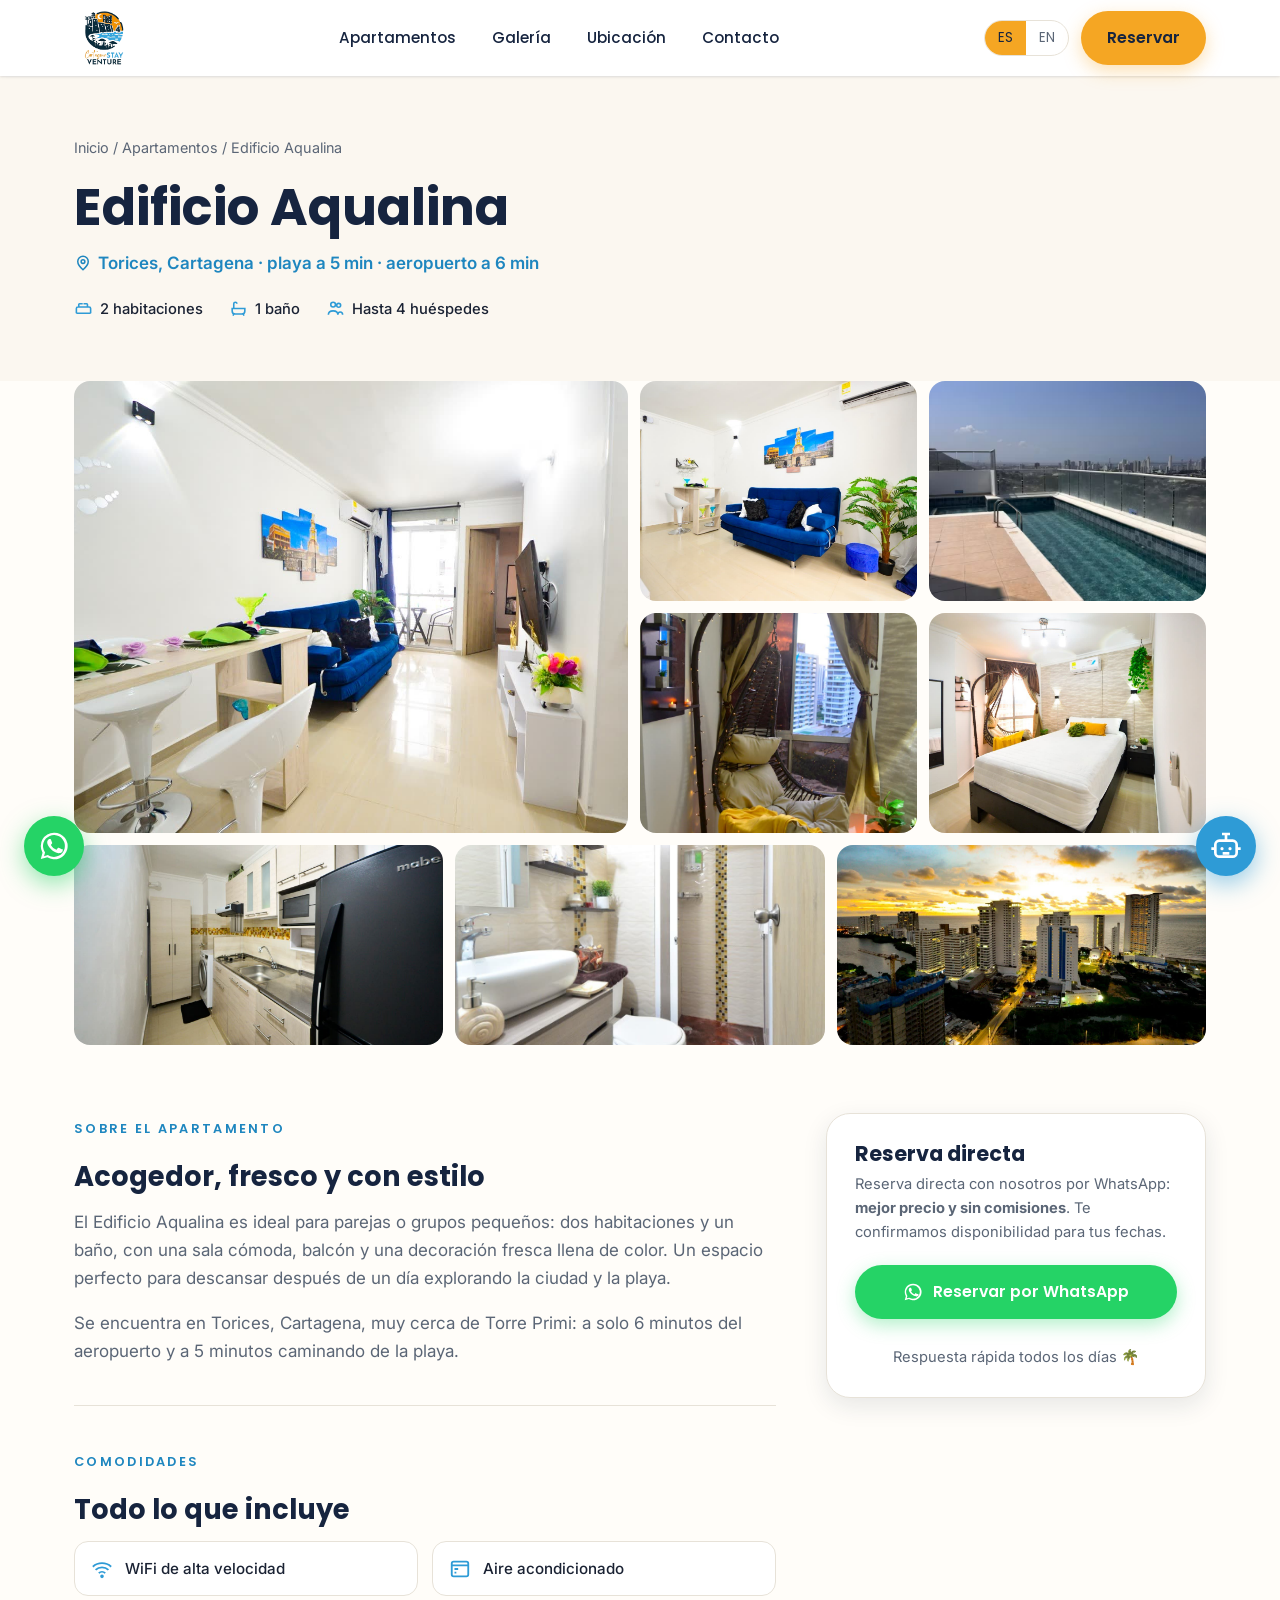
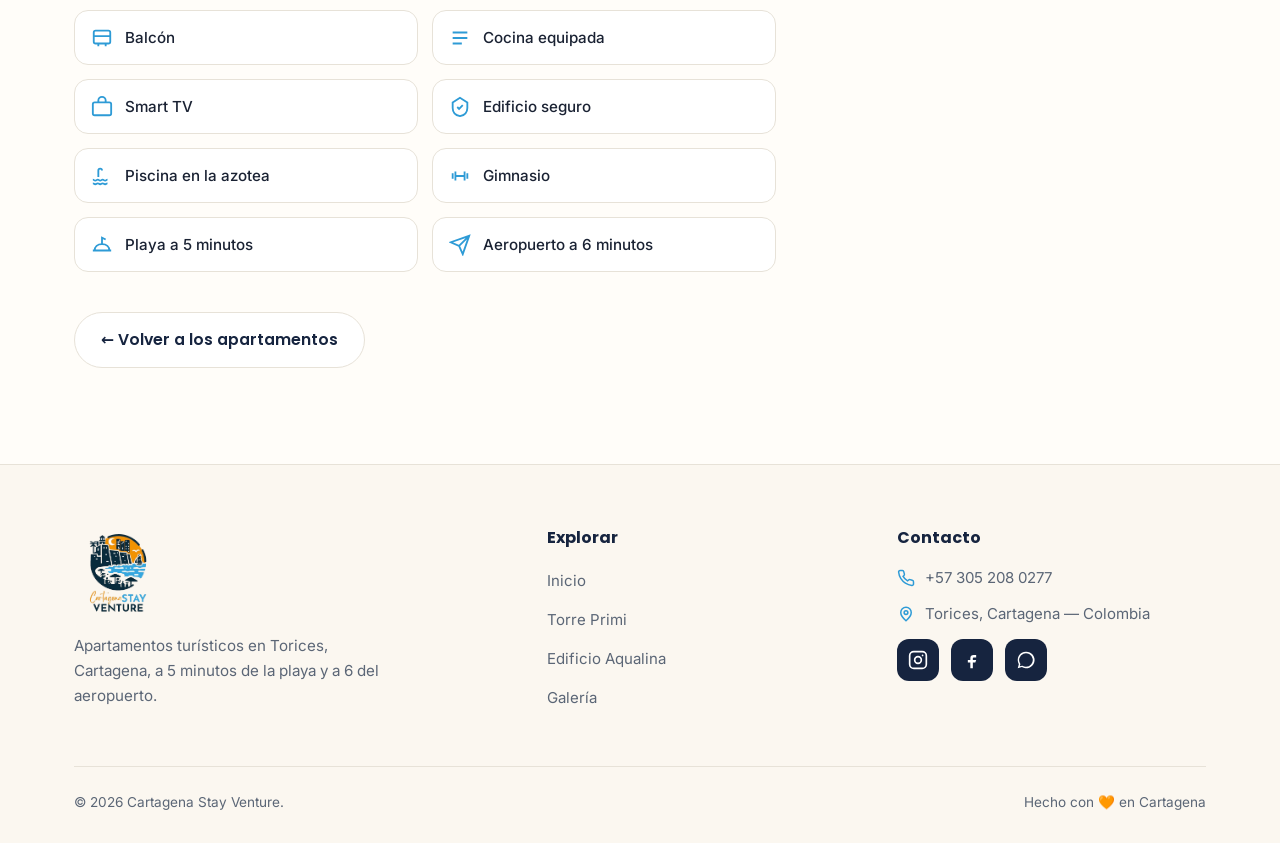
==== apartamento-brisa.html @ ac773f69 "Botón flotante "Asistente IA" en vez de la burbuja embebida - Reemplaza el script chat-bubble de Rel" ====
<!DOCTYPE html>
<html lang="es">
<head>
  <meta charset="UTF-8" />
  <meta name="viewport" content="width=device-width, initial-scale=1.0" />
  <title>Edificio Aqualina · Cartagena Stay Venture</title>
  <meta name="description" content="Edificio Aqualina: 2 habitaciones, 1 baño, hasta 4 huéspedes. Torices, Cartagena, a 5 minutos de la playa y a 6 del aeropuerto." />
  <link rel="icon" type="image/png" href="assets/img/logo.png" />
  <link rel="preconnect" href="https://fonts.googleapis.com" />
  <link rel="preconnect" href="https://fonts.gstatic.com" crossorigin />
  <link href="https://fonts.googleapis.com/css2?family=Poppins:wght@400;500;600;700;800&family=Inter:wght@400;500;600&family=Caveat:wght@600;700&display=swap" rel="stylesheet" />
  <link rel="stylesheet" href="assets/css/styles.css" />
</head>
<body>

  <!-- ============ HEADER ============ -->
  <header class="header">
    <div class="container header__inner">
      <a href="index.html" class="brand" aria-label="Cartagena Stay Venture"><img src="assets/img/logo.png" alt="Cartagena Stay Venture" /></a>
      <nav class="nav" aria-label="Principal">
        <a href="index.html#apartamentos" data-es="Apartamentos" data-en="Apartments">Apartamentos</a>
        <a href="index.html#galeria" data-es="Galería" data-en="Gallery">Galería</a>
        <a href="index.html#ubicacion" data-es="Ubicación" data-en="Location">Ubicación</a>
        <a href="index.html#contacto" data-es="Contacto" data-en="Contact">Contacto</a>
      </nav>
      <div class="header-actions">
        <div class="lang" role="group" aria-label="Idioma">
          <button data-lang="es">ES</button>
          <button data-lang="en">EN</button>
        </div>
        <a class="btn btn--primary" href="https://wa.me/573052080277?text=Hola!%20Me%20interesa%20el%20Edificio%20Aqualina%20(2%20habitaciones)." target="_blank" rel="noopener" data-es="Reservar" data-en="Book now">Reservar</a>
        <button class="burger" aria-label="Menú"><span></span><span></span><span></span></button>
      </div>
    </div>
  </header>

  <!-- ============ SUBHERO ============ -->
  <section class="subhero">
    <div class="container">
      <div class="breadcrumb"><a href="index.html" data-es="Inicio" data-en="Home">Inicio</a> / <a href="index.html#apartamentos" data-es="Apartamentos" data-en="Apartments">Apartamentos</a> / <span>Edificio Aqualina</span></div>
      <h1>Edificio Aqualina</h1>
      <div class="subhero__loc"><svg viewBox="0 0 24 24" fill="none" stroke="currentColor" stroke-width="2" width="18" height="18"><path d="M12 21s-7-6-7-11a7 7 0 0 1 14 0c0 5-7 11-7 11z"/><circle cx="12" cy="10" r="2.5"/></svg><span data-es="Torices, Cartagena · playa a 5 min · aeropuerto a 6 min" data-en="Torices, Cartagena · beach 5 min · airport 6 min">Torices, Cartagena · playa a 5 min · aeropuerto a 6 min</span></div>
      <div class="subhero__specs">
        <span class="spec"><svg viewBox="0 0 24 24" fill="none" stroke="currentColor" stroke-width="2"><path d="M3 18v-6a2 2 0 0 1 2-2h14a2 2 0 0 1 2 2v6M3 18h18M6 10V7a1 1 0 0 1 1-1h4M17 10V7a1 1 0 0 0-1-1h-4"/></svg><span data-es="2 habitaciones" data-en="2 bedrooms">2 habitaciones</span></span>
        <span class="spec"><svg viewBox="0 0 24 24" fill="none" stroke="currentColor" stroke-width="2"><path d="M4 12h16v3a4 4 0 0 1-4 4H8a4 4 0 0 1-4-4v-3zM6 12V6a2 2 0 0 1 2-2 2 2 0 0 1 2 2M18 19l1 2M6 19l-1 2"/></svg><span data-es="1 baño" data-en="1 bathroom">1 baño</span></span>
        <span class="spec"><svg viewBox="0 0 24 24" fill="none" stroke="currentColor" stroke-width="2"><circle cx="9" cy="7" r="3"/><circle cx="16" cy="8" r="2.5"/><path d="M3 20c0-3 2.5-5 6-5s6 2 6 5M15 20c0-2 1-3.5 3-3.5s3 1.5 3 3.5"/></svg><span data-es="Hasta 4 huéspedes" data-en="Up to 4 guests">Hasta 4 huéspedes</span></span>
      </div>
    </div>
  </section>

  <!-- ============ GALLERY ============ -->
  <section class="container" style="padding-bottom:56px" data-lightbox>
    <div class="detail-gallery" data-reveal="zoom">
      <div class="detail-gallery__item big"><img src="assets/img/aqualina/aqualina-03.jpg" alt="Sala de Edificio Aqualina" /></div>
      <div class="detail-gallery__item"><img src="assets/img/aqualina/aqualina-11.jpg" alt="Sala con sofá azul" /></div>
      <div class="detail-gallery__item"><img src="assets/img/aqualina/aqualina-14.jpg" alt="Piscina con vista a la ciudad" /></div>
      <div class="detail-gallery__item"><img src="assets/img/aqualina/aqualina-01.jpg" alt="Habitación con silla colgante" /></div>
      <div class="detail-gallery__item"><img src="assets/img/aqualina/aqualina-12.jpg" alt="Habitación" /></div>
    </div>
    <div class="detail-gallery" style="grid-template-columns:repeat(3,1fr);grid-auto-rows:200px">
      <div class="detail-gallery__item"><img src="assets/img/aqualina/aqualina-09.jpg" alt="Cocina equipada" /></div>
      <div class="detail-gallery__item"><img src="assets/img/aqualina/aqualina-08.jpg" alt="Baño" /></div>
      <div class="detail-gallery__item"><img src="assets/img/aqualina/aqualina-07.jpg" alt="Vista al atardecer" /></div>
    </div>
  </section>

  <!-- ============ DETAIL ============ -->
  <section class="container" style="padding-bottom:96px">
    <div class="detail__layout">
      <div class="detail__main" data-reveal="left">
        <span class="eyebrow" data-es="Sobre el apartamento" data-en="About the apartment">Sobre el apartamento</span>
        <h2 data-es="Acogedor, fresco y con estilo" data-en="Cozy, fresh and stylish">Acogedor, fresco y con estilo</h2>
        <p data-es="El Edificio Aqualina es ideal para parejas o grupos pequeños: dos habitaciones y un baño, con una sala cómoda, balcón y una decoración fresca llena de color. Un espacio perfecto para descansar después de un día explorando la ciudad y la playa." data-en="Edificio Aqualina is ideal for couples or small groups: two bedrooms and one bathroom, with a comfy living room, balcony and fresh, colorful decor. A perfect space to rest after a day exploring the city and the beach.">El Edificio Aqualina es ideal para parejas o grupos pequeños: dos habitaciones y un baño, con una sala cómoda, balcón y una decoración fresca llena de color. Un espacio perfecto para descansar después de un día explorando la ciudad y la playa.</p>
        <p data-es="Se encuentra en Torices, Cartagena, muy cerca de Torre Primi: a solo 6 minutos del aeropuerto y a 5 minutos caminando de la playa." data-en="It's in Torices, Cartagena, very close to Torre Primi: just 6 minutes from the airport and a 5-minute walk to the beach.">Se encuentra en Torices, Cartagena, muy cerca de Torre Primi: a solo 6 minutos del aeropuerto y a 5 minutos caminando de la playa.</p>

        <div class="divider"></div>

        <span class="eyebrow" data-es="Comodidades" data-en="Amenities">Comodidades</span>
        <h2 data-es="Todo lo que incluye" data-en="Everything included">Todo lo que incluye</h2>
        <div class="amen-grid">
          <div class="amen"><svg viewBox="0 0 24 24" fill="none" stroke="currentColor" stroke-width="2"><path d="M5 13a10 10 0 0 1 14 0M8.5 16.5a5 5 0 0 1 7 0M2 9.5a15 15 0 0 1 20 0"/><circle cx="12" cy="20" r="1" fill="currentColor"/></svg><span data-es="WiFi de alta velocidad" data-en="High-speed WiFi">WiFi de alta velocidad</span></div>
          <div class="amen"><svg viewBox="0 0 24 24" fill="none" stroke="currentColor" stroke-width="2"><path d="M3 8h18M6 12h4M6 16h2"/><rect x="3" y="4" width="18" height="16" rx="2"/></svg><span data-es="Aire acondicionado" data-en="Air conditioning">Aire acondicionado</span></div>
          <div class="amen"><svg viewBox="0 0 24 24" fill="none" stroke="currentColor" stroke-width="2"><rect x="3" y="4" width="18" height="14" rx="2"/><path d="M3 10h18M8 18v3M16 18v3"/></svg><span data-es="Balcón" data-en="Balcony">Balcón</span></div>
          <div class="amen"><svg viewBox="0 0 24 24" fill="none" stroke="currentColor" stroke-width="2"><path d="M4 6h16M4 12h16M4 18h10"/></svg><span data-es="Cocina equipada" data-en="Equipped kitchen">Cocina equipada</span></div>
          <div class="amen"><svg viewBox="0 0 24 24" fill="none" stroke="currentColor" stroke-width="2"><rect x="2" y="7" width="20" height="14" rx="2"/><path d="M8 7V5a4 4 0 0 1 8 0v2"/></svg><span data-es="Smart TV" data-en="Smart TV">Smart TV</span></div>
          <div class="amen"><svg viewBox="0 0 24 24" fill="none" stroke="currentColor" stroke-width="2"><path d="M12 2 4 7v6c0 5 3.5 8 8 9 4.5-1 8-4 8-9V7z"/><path d="M9 12l2 2 4-4"/></svg><span data-es="Edificio seguro" data-en="Secure building">Edificio seguro</span></div>
          <div class="amen"><svg viewBox="0 0 24 24" fill="none" stroke="currentColor" stroke-width="2"><path d="M2 16c1.3 0 1.3 1 2.7 1s1.3-1 2.7-1 1.3 1 2.6 1 1.4-1 2.7-1 1.3 1 2.7 1 1.3-1 2.6-1"/><path d="M2 20c1.3 0 1.3 1 2.7 1s1.3-1 2.7-1 1.3 1 2.6 1 1.4-1 2.7-1 1.3 1 2.7 1 1.3-1 2.6-1"/><path d="M8 13V6a2 2 0 1 1 4 0"/></svg><span data-es="Piscina en la azotea" data-en="Rooftop pool">Piscina en la azotea</span></div>
          <div class="amen"><svg viewBox="0 0 24 24" fill="none" stroke="currentColor" stroke-width="2"><path d="M4 9v6M7 7v10M17 7v10M20 9v6M7 12h10"/></svg><span data-es="Gimnasio" data-en="Gym">Gimnasio</span></div>
          <div class="amen"><svg viewBox="0 0 24 24" fill="none" stroke="currentColor" stroke-width="2"><path d="M2 18h20M4 18c0-4 3-7 8-7s8 3 8 7"/><path d="M12 11V4l4 2"/></svg><span data-es="Playa a 5 minutos" data-en="Beach in 5 minutes">Playa a 5 minutos</span></div>
          <div class="amen"><svg viewBox="0 0 24 24" fill="none" stroke="currentColor" stroke-width="2"><path d="M22 2 11 13M22 2l-7 20-4-9-9-4 20-7z"/></svg><span data-es="Aeropuerto a 6 minutos" data-en="Airport in 6 minutes">Aeropuerto a 6 minutos</span></div>
        </div>
      </div>

      <aside data-reveal="right">
        <div class="booking-card">
          <h3 data-es="Reserva directa" data-en="Book direct">Reserva directa</h3>
          <p class="booking-card__note" data-es="Reserva directa con nosotros por WhatsApp: <strong>mejor precio y sin comisiones</strong>. Te confirmamos disponibilidad para tus fechas." data-en="Book directly with us on WhatsApp: <strong>best price, no fees</strong>. We'll confirm availability for your dates.">Reserva directa con nosotros por WhatsApp: <strong>mejor precio y sin comisiones</strong>. Te confirmamos disponibilidad para tus fechas.</p>
          <a class="btn btn--wa btn--block" href="https://wa.me/573052080277?text=Hola!%20Quiero%20reservar%20el%20Edificio%20Aqualina%20(2%20habitaciones)." target="_blank" rel="noopener">
            <svg viewBox="0 0 24 24" fill="currentColor"><path d="M12 2a10 10 0 0 0-8.6 15l-1.3 4.8 4.9-1.3A10 10 0 1 0 12 2zm0 18.2c-1.5 0-3-.4-4.3-1.2l-.3-.2-2.9.8.8-2.8-.2-.3A8.2 8.2 0 1 1 12 20.2zM17.5 14.4c-.3-.2-1.7-.9-2-1-.3-.1-.5-.2-.6.1-.2.3-.7.9-.8 1.1-.2.2-.3.2-.6.1-1.6-.8-2.6-1.4-3.7-3.2-.3-.5.3-.5.8-1.5.1-.2 0-.3 0-.5s-.6-1.6-.9-2.2c-.2-.5-.4-.5-.6-.5h-.5c-.2 0-.5.1-.7.3-.3.3-1 .9-1 2.3s1 2.7 1.2 2.9c.1.2 2 3.1 5 4.3 1.8.8 2.5.8 3.4.7.5-.1 1.7-.7 1.9-1.4.2-.6.2-1.2.2-1.3-.1-.2-.3-.3-.6-.4z"/></svg>
            <span data-es="Reservar por WhatsApp" data-en="Book on WhatsApp">Reservar por WhatsApp</span></a>
          <p class="booking-card__note" style="margin:14px 0 0;text-align:center" data-es="Respuesta rápida todos los días 🌴" data-en="Fast reply every day 🌴">Respuesta rápida todos los días 🌴</p>
        </div>
      </aside>
    </div>

    <p style="margin-top:40px"><a class="btn btn--outline" href="index.html#apartamentos" data-es="← Volver a los apartamentos" data-en="← Back to apartments">← Volver a los apartamentos</a></p>
  </section>

  <!-- ============ FOOTER ============ -->
  <footer class="footer">
    <div class="container">
      <div class="footer__grid">
        <div class="footer__brand">
          <img src="assets/img/logo.png" alt="Cartagena Stay Venture" />
          <p data-es="Apartamentos turísticos en Torices, Cartagena, a 5 minutos de la playa y a 6 del aeropuerto." data-en="Vacation apartments in Torices, Cartagena, 5 minutes from the beach and 6 from the airport.">Apartamentos turísticos en Torices, Cartagena, a 5 minutos de la playa y a 6 del aeropuerto.</p>
        </div>
        <div>
          <h4 data-es="Explorar" data-en="Explore">Explorar</h4>
          <ul class="footer__links">
            <li><a href="index.html" data-es="Inicio" data-en="Home">Inicio</a></li>
            <li><a href="apartamento-muralla.html">Torre Primi</a></li>
            <li><a href="apartamento-brisa.html">Edificio Aqualina</a></li>
            <li><a href="index.html#galeria" data-es="Galería" data-en="Gallery">Galería</a></li>
          </ul>
        </div>
        <div>
          <h4 data-es="Contacto" data-en="Contact">Contacto</h4>
          <ul class="footer__contact">
            <li><svg viewBox="0 0 24 24" fill="none" stroke="currentColor" stroke-width="2"><path d="M22 16.9v3a2 2 0 0 1-2.2 2 19.8 19.8 0 0 1-8.6-3 19.5 19.5 0 0 1-6-6 19.8 19.8 0 0 1-3-8.6A2 2 0 0 1 4.1 2h3a2 2 0 0 1 2 1.7c.1 1 .4 1.9.7 2.8a2 2 0 0 1-.5 2.1L8.1 9.9a16 16 0 0 0 6 6l1.3-1.2a2 2 0 0 1 2.1-.5c.9.3 1.8.6 2.8.7a2 2 0 0 1 1.7 2z"/></svg><a href="https://wa.me/573052080277" target="_blank" rel="noopener">+57 305 208 0277</a></li>
            <li><svg viewBox="0 0 24 24" fill="none" stroke="currentColor" stroke-width="2"><path d="M12 21s-7-6-7-11a7 7 0 0 1 14 0c0 5-7 11-7 11z"/><circle cx="12" cy="10" r="2.5"/></svg><span data-es="Torices, Cartagena — Colombia" data-en="Torices, Cartagena — Colombia">Torices, Cartagena — Colombia</span></li>
          </ul>
          <div class="socials">
            <a href="https://instagram.com/cartagenastayventure" target="_blank" rel="noopener" aria-label="Instagram"><svg viewBox="0 0 24 24" fill="none" stroke="currentColor" stroke-width="2"><rect x="2" y="2" width="20" height="20" rx="5"/><circle cx="12" cy="12" r="4"/><circle cx="17.5" cy="6.5" r="1" fill="currentColor" stroke="none"/></svg></a>
            <a href="https://www.facebook.com/profile.php?id=61564888934200" target="_blank" rel="noopener" aria-label="Facebook"><svg viewBox="0 0 24 24" fill="currentColor"><path d="M14 9h3V6h-3a4 4 0 0 0-4 4v2H7v3h3v7h3v-7h3l1-3h-4v-2a1 1 0 0 1 1-1z"/></svg></a>
            <a href="https://wa.me/573052080277" target="_blank" rel="noopener" aria-label="WhatsApp"><svg viewBox="0 0 24 24" fill="currentColor"><path d="M12 2a10 10 0 0 0-8.6 15l-1.3 4.8 4.9-1.3A10 10 0 1 0 12 2zm0 18.2c-1.5 0-3-.4-4.3-1.2l-.3-.2-2.9.8.8-2.8-.2-.3A8.2 8.2 0 1 1 12 20.2z"/></svg></a>
          </div>
        </div>
      </div>
      <div class="footer__bottom">
        <span>© <span id="year">2026</span> Cartagena Stay Venture.</span>
        <span data-es="Hecho con 🧡 en Cartagena" data-en="Made with 🧡 in Cartagena">Hecho con 🧡 en Cartagena</span>
      </div>
    </div>
  </footer>

  <a class="wa-float" href="https://wa.me/573052080277?text=Hola!%20Me%20interesa%20el%20Edificio%20Aqualina." target="_blank" rel="noopener" aria-label="WhatsApp">
    <svg viewBox="0 0 24 24" fill="currentColor"><path d="M12 2a10 10 0 0 0-8.6 15l-1.3 4.8 4.9-1.3A10 10 0 1 0 12 2zm0 18.2c-1.5 0-3-.4-4.3-1.2l-.3-.2-2.9.8.8-2.8-.2-.3A8.2 8.2 0 1 1 12 20.2zM17.5 14.4c-.3-.2-1.7-.9-2-1-.3-.1-.5-.2-.6.1-.2.3-.7.9-.8 1.1-.2.2-.3.2-.6.1-1.6-.8-2.6-1.4-3.7-3.2-.3-.5.3-.5.8-1.5.1-.2 0-.3 0-.5s-.6-1.6-.9-2.2c-.2-.5-.4-.5-.6-.5h-.5c-.2 0-.5.1-.7.3-.3.3-1 .9-1 2.3s1 2.7 1.2 2.9c.1.2 2 3.1 5 4.3 1.8.8 2.5.8 3.4.7.5-.1 1.7-.7 1.9-1.4.2-.6.2-1.2.2-1.3-.1-.2-.3-.3-.6-.4z"/></svg>
  </a>

  <div class="lightbox">
    <button class="lightbox__close" aria-label="Cerrar"><svg viewBox="0 0 24 24" fill="none" stroke="currentColor" stroke-width="2"><path d="M18 6 6 18M6 6l12 12"/></svg></button>
    <button class="lightbox__nav prev" aria-label="Anterior"><svg viewBox="0 0 24 24" fill="none" stroke="currentColor" stroke-width="2"><path d="M15 18l-6-6 6-6"/></svg></button>
    <img src="" alt="" />
    <button class="lightbox__nav next" aria-label="Siguiente"><svg viewBox="0 0 24 24" fill="none" stroke="currentColor" stroke-width="2"><path d="M9 18l6-6-6-6"/></svg></button>
  </div>

  <script src="assets/js/main.js"></script>

  <!-- Botón flotante: Asistente IA (abre el chat del agente de Relevance AI) -->
  <a class="ai-float" href="https://app.relevanceai.com/agents/bcbe5a/86743503-8dd4-4f3e-90de-b4a9677a89e0/46ce3a86-3ef4-45c9-a05d-d14636642556/embed-chat?hide_tool_steps=false&hide_file_uploads=false&hide_conversation_list=false&bubble_style=agent&primary_color=%234AB3E8&bubble_icon=pd%2Fchat&input_placeholder_text=Escribe+tu+mensaje...&hide_logo=false&hide_description=false" target="_blank" rel="noopener" aria-label="Chatea con nuestro asistente" title="Chatea con nuestro asistente">
    <svg viewBox="0 0 24 24" fill="none" stroke="currentColor" stroke-width="2"><rect x="4" y="8" width="16" height="12" rx="3"/><path d="M12 8V4M9 3h6M2 13v2M22 13v2M9.5 17.5h5"/><circle cx="9" cy="14" r="1.2" fill="currentColor" stroke="none"/><circle cx="15" cy="14" r="1.2" fill="currentColor" stroke="none"/></svg>
  </a>
</body>
</html>
---- assets/css/styles.css ----
/* ==========================================================================
   Cartagena Stay Venture — Design System
   Paleta de marca: Navy #16243F · Azul cielo #2E9BD6 · Naranja #F5A623
   ========================================================================== */

:root {
  --navy:        #16243F;
  --navy-700:    #1F3357;
  --navy-600:    #2A4574;
  --sky:         #2E9BD6;
  --sky-600:     #1E86BF;
  --sky-100:     #E4F3FB;
  --orange:      #F5A623;
  --orange-600:  #E0900C;
  --orange-100:  #FDF0D8;
  --sand:        #FBF7F0;
  --cream:       #FFFDF9;
  --ink:         #1A2233;
  --muted:       #5B6676;
  --line:        #E7E2D8;
  --white:       #FFFFFF;
  --whatsapp:    #25D366;

  --shadow-sm: 0 1px 3px rgba(22,36,63,.08), 0 1px 2px rgba(22,36,63,.06);
  --shadow-md: 0 8px 24px rgba(22,36,63,.10);
  --shadow-lg: 0 20px 48px rgba(22,36,63,.16);

  --radius:     16px;
  --radius-lg:  24px;
  --radius-pill: 999px;

  --container: 1180px;
  --font-head: 'Poppins', 'Segoe UI', system-ui, sans-serif;
  --font-body: 'Inter', 'Segoe UI', system-ui, sans-serif;
  --font-script: 'Caveat', cursive;

  --header-h: 76px;
}

/* ---------- Reset ---------- */
*, *::before, *::after { box-sizing: border-box; }
* { margin: 0; }
html { scroll-behavior: smooth; -webkit-text-size-adjust: 100%; }
body {
  font-family: var(--font-body);
  color: var(--ink);
  background: var(--cream);
  line-height: 1.65;
  font-size: 17px;
  -webkit-font-smoothing: antialiased;
  overflow-x: hidden;
}
img { max-width: 100%; display: block; }
a { color: inherit; text-decoration: none; }
ul { list-style: none; padding: 0; }
button { font-family: inherit; cursor: pointer; border: none; background: none; }
h1, h2, h3, h4 { font-family: var(--font-head); line-height: 1.15; color: var(--navy); font-weight: 700; }
section { scroll-margin-top: var(--header-h); }

/* ---------- Layout helpers ---------- */
.container { width: 100%; max-width: var(--container); margin: 0 auto; padding: 0 24px; }
.section { padding: 96px 0; }
.section--tight { padding: 64px 0; }
.center { text-align: center; }
.eyebrow {
  font-family: var(--font-head);
  font-weight: 600; font-size: .8rem; letter-spacing: .18em;
  text-transform: uppercase; color: var(--sky-600);
  display: inline-block; margin-bottom: 14px;
}
.section-title { font-size: clamp(1.9rem, 4vw, 2.9rem); margin-bottom: 16px; }
.section-sub { color: var(--muted); font-size: 1.08rem; max-width: 620px; margin: 0 auto; }
.section-head { margin-bottom: 56px; }

/* ---------- Buttons ---------- */
.btn {
  display: inline-flex; align-items: center; gap: 10px;
  padding: 14px 26px; border-radius: var(--radius-pill);
  font-family: var(--font-head); font-weight: 600; font-size: .98rem;
  transition: transform .18s ease, box-shadow .18s ease, background .18s ease;
  white-space: nowrap;
}
.btn:hover { transform: translateY(-2px); }
.btn svg { width: 20px; height: 20px; }
.btn--primary { background: var(--orange); color: var(--navy); box-shadow: 0 6px 18px rgba(245,166,35,.35); }
.btn--primary:hover { background: var(--orange-600); }
.btn--navy { background: var(--navy); color: #fff; }
.btn--navy:hover { background: var(--navy-700); }
.btn--sky { background: var(--sky); color: #fff; box-shadow: 0 6px 18px rgba(46,155,214,.3); }
.btn--sky:hover { background: var(--sky-600); }
.btn--ghost { background: rgba(255,255,255,.14); color: #fff; border: 1.5px solid rgba(255,255,255,.5); backdrop-filter: blur(6px); }
.btn--ghost:hover { background: rgba(255,255,255,.24); }
.btn--wa { background: var(--whatsapp); color: #fff; box-shadow: 0 6px 18px rgba(37,211,102,.35); }
.btn--wa:hover { background: #1EBE5A; }
.btn--outline { border: 1.5px solid var(--line); color: var(--navy); background: #fff; }
.btn--outline:hover { border-color: var(--sky); color: var(--sky-600); }
.btn--lg { padding: 17px 34px; font-size: 1.05rem; }
.btn--block { width: 100%; justify-content: center; }

/* ==========================================================================
   Header / Nav
   ========================================================================== */
.header {
  position: fixed; top: 0; left: 0; right: 0; z-index: 100;
  height: var(--header-h);
  background: rgba(255,255,255,.97);
  box-shadow: var(--shadow-sm);
  backdrop-filter: blur(10px);
  transition: box-shadow .3s ease;
}
.header__inner { display: flex; align-items: center; justify-content: space-between; height: 100%; }
.brand { display: flex; align-items: center; gap: 12px; }
.brand img { height: 60px; width: auto; }
.brand__name { display: none; font-family: var(--font-head); font-weight: 700; font-size: 1.05rem; color: var(--navy); letter-spacing: .02em; }

.nav { display: flex; align-items: center; gap: 6px; }
.nav a {
  padding: 9px 15px; border-radius: var(--radius-pill);
  font-family: var(--font-head); font-weight: 500; font-size: .95rem;
  color: var(--navy); transition: background .2s, color .2s;
}
.nav a:hover { background: var(--sky-100); color: var(--sky-600); }

.header-actions { display: flex; align-items: center; gap: 12px; }

/* Language toggle */
.lang {
  display: inline-flex; align-items: center;
  border: 1.5px solid var(--line); border-radius: var(--radius-pill);
  overflow: hidden; font-family: var(--font-head); font-weight: 600; font-size: .82rem;
}
.lang button { padding: 7px 13px; color: var(--muted); transition: all .2s; }
.lang button.active { background: var(--orange); color: var(--navy); }

.header.scrolled { box-shadow: var(--shadow-md); }

/* Hamburger */
.burger { display: none; width: 44px; height: 44px; border-radius: 12px; position: relative; }
.burger span { position: absolute; left: 11px; right: 11px; height: 2.5px; background: var(--navy); border-radius: 2px; transition: .3s; }
.burger span:nth-child(1){ top: 15px; } .burger span:nth-child(2){ top: 21px; } .burger span:nth-child(3){ top: 27px; }
.burger.open span:nth-child(1){ top: 21px; transform: rotate(45deg); }
.burger.open span:nth-child(2){ opacity: 0; }
.burger.open span:nth-child(3){ top: 21px; transform: rotate(-45deg); }

/* ==========================================================================
   Hero
   ========================================================================== */
.hero {
  position: relative; min-height: 100vh; display: flex; align-items: flex-end; justify-content: center;
  text-align: center; color: #fff; padding: var(--header-h) 0 82px; overflow: hidden; background: var(--navy);
}
.hero__bg { position: absolute; inset: 0; z-index: 0; }
.hero__bg img { width: 100%; height: 100%; object-fit: cover; object-position: center 42%; }
.hero__video { width: 100%; height: 100%; object-fit: cover; display: block; }
.hero__overlay { position: absolute; inset: 0; z-index: 1; background: linear-gradient(180deg, rgba(16,24,38,.12) 0%, rgba(16,24,38,0) 35%, rgba(16,24,38,0) 58%, rgba(16,24,38,.62) 100%); }
.hero__content { position: relative; z-index: 2; max-width: 820px; padding: 0; }
.hero__logo-card { display: inline-block; margin-bottom: 22px; }
.hero__logo { width: min(320px, 66vw); height: auto; display: block; filter: drop-shadow(0 12px 26px rgba(22,36,63,.20)); }
.hero__badge {
  display: inline-flex; align-items: center; gap: 8px; margin-bottom: 20px;
  background: var(--orange-100); border: 1px solid rgba(245,166,35,.55);
  color: var(--orange-600); padding: 8px 16px; border-radius: var(--radius-pill);
  font-family: var(--font-head); font-weight: 600; font-size: .82rem; letter-spacing: .04em;
}
.hero h1 { color: var(--navy); font-size: clamp(2rem, 5vw, 3.5rem); line-height: 1.1; margin-bottom: 18px; }
.hero h1 .accent { color: var(--orange); }
.hero p { font-size: clamp(1.05rem, 2vw, 1.25rem); color: var(--ink); max-width: 560px; margin: 0 auto 30px; }
.hero__cta { display: flex; flex-wrap: wrap; gap: 14px; justify-content: center; }
.hero__scroll { position: absolute; z-index: 2; bottom: 20px; left: 50%; transform: translateX(-50%); color: rgba(255,255,255,.9); animation: bob 2s infinite; }
@keyframes bob { 0%,100%{ transform: translate(-50%,0);} 50%{ transform: translate(-50%,8px);} }

/* ==========================================================================
   Features strip
   ========================================================================== */
.features { background: var(--white); border-bottom: 1px solid var(--line); }
.features__grid { display: grid; grid-template-columns: repeat(4, 1fr); gap: 20px; }
.feature { display: flex; flex-direction: column; align-items: center; text-align: center; gap: 12px; padding: 12px; }
.feature__icon {
  width: 60px; height: 60px; border-radius: 18px; display: grid; place-items: center;
  background: var(--sky-100); color: var(--sky-600);
}
.feature__icon svg { width: 30px; height: 30px; }
.feature h3 { font-size: 1.02rem; }
.feature p { font-size: .9rem; color: var(--muted); }

/* ==========================================================================
   Apartments
   ========================================================================== */
.apartments { background: var(--sand); }
.apts-grid { display: grid; grid-template-columns: repeat(2, 1fr); gap: 34px; }
.apt-card {
  background: #fff; border-radius: var(--radius-lg); overflow: hidden;
  box-shadow: var(--shadow-md); transition: transform .25s ease, box-shadow .25s ease;
  display: flex; flex-direction: column;
}
.apt-card:hover { transform: translateY(-6px); box-shadow: var(--shadow-lg); }
.apt-card__media { position: relative; aspect-ratio: 4/3; overflow: hidden; }
.apt-card__media img { width: 100%; height: 100%; object-fit: cover; transition: transform .5s ease; }
.apt-card:hover .apt-card__media img { transform: scale(1.06); }
.apt-card__tag {
  position: absolute; top: 16px; left: 16px; background: var(--orange); color: var(--navy);
  font-family: var(--font-head); font-weight: 700; font-size: .8rem; padding: 6px 14px; border-radius: var(--radius-pill);
}
.apt-card__body { padding: 26px 26px 30px; display: flex; flex-direction: column; flex: 1; }
.apt-card__body h3 { font-size: 1.55rem; margin-bottom: 6px; }
.apt-card__loc { color: var(--sky-600); font-weight: 600; font-size: .92rem; display: flex; align-items: center; gap: 6px; margin-bottom: 16px; }
.apt-card__loc svg { width: 16px; height: 16px; }
.apt-card__specs { display: flex; gap: 18px; flex-wrap: wrap; margin-bottom: 18px; }
.spec { display: flex; align-items: center; gap: 7px; color: var(--ink); font-size: .92rem; font-weight: 500; }
.spec svg { width: 19px; height: 19px; color: var(--sky); }
.apt-card__desc { color: var(--muted); font-size: .97rem; margin-bottom: 22px; flex: 1; }
.apt-card__actions { display: flex; gap: 12px; }

/* ==========================================================================
   Gallery
   ========================================================================== */
.gallery__grid { display: grid; grid-template-columns: repeat(4, 1fr); grid-auto-rows: 200px; gap: 14px; }
.gallery__item { position: relative; overflow: hidden; border-radius: var(--radius); cursor: pointer; }
.gallery__item img { width: 100%; height: 100%; object-fit: cover; transition: transform .5s ease; }
.gallery__item:hover img { transform: scale(1.08); }
.gallery__item::after { content: ""; position: absolute; inset: 0; background: linear-gradient(180deg, transparent 60%, rgba(22,36,63,.35)); opacity: 0; transition: opacity .3s; }
.gallery__item:hover::after { opacity: 1; }
.gallery__item.tall { grid-row: span 2; }
.gallery__item.wide { grid-column: span 2; }

/* Lightbox */
.lightbox { position: fixed; inset: 0; z-index: 200; background: rgba(15,23,42,.92); display: none; align-items: center; justify-content: center; padding: 30px; }
.lightbox.open { display: flex; }
.lightbox img { max-width: 92vw; max-height: 86vh; border-radius: 10px; box-shadow: var(--shadow-lg); }
.lightbox__close, .lightbox__nav { position: absolute; color: #fff; background: rgba(255,255,255,.12); border-radius: 50%; width: 52px; height: 52px; display: grid; place-items: center; transition: background .2s; }
.lightbox__close:hover, .lightbox__nav:hover { background: rgba(255,255,255,.28); }
.lightbox__close { top: 24px; right: 24px; }
.lightbox__close svg, .lightbox__nav svg { width: 26px; height: 26px; }
.lightbox__nav.prev { left: 24px; top: 50%; transform: translateY(-50%); }
.lightbox__nav.next { right: 24px; top: 50%; transform: translateY(-50%); }

/* ==========================================================================
   Location
   ========================================================================== */
.location { background: var(--sand); color: var(--ink); }
.location h2 { color: var(--navy); }
.location__grid { display: grid; grid-template-columns: 1fr 1fr; gap: 50px; align-items: center; }
.location__text .eyebrow { color: var(--orange-600); }
.location__text p { color: var(--muted); margin-bottom: 18px; }
.location__list { display: grid; gap: 16px; margin-top: 26px; }
.loc-item { display: flex; gap: 14px; align-items: flex-start; }
.loc-item__icon { flex: none; width: 44px; height: 44px; border-radius: 12px; background: var(--sky-100); color: var(--sky-600); display: grid; place-items: center; }
.loc-item__icon svg { width: 22px; height: 22px; }
.loc-item h4 { color: var(--navy); font-size: 1.02rem; margin-bottom: 2px; }
.loc-item p { color: var(--muted); font-size: .92rem; margin: 0; }
.location__map { border-radius: var(--radius-lg); overflow: hidden; box-shadow: var(--shadow-lg); aspect-ratio: 4/3.4; border: 4px solid #fff; }
.location__map iframe { width: 100%; height: 100%; border: 0; filter: saturate(1.05); }

/* ==========================================================================
   Host / About
   ========================================================================== */
.host { background: var(--sand); border-top: 1px solid var(--line); }
.host__grid { display: grid; grid-template-columns: 1fr 1.3fr; gap: 50px; align-items: center; }
.host__media { border-radius: var(--radius-lg); overflow: hidden; box-shadow: var(--shadow-md); aspect-ratio: 1; }
.host__media img { width: 100%; height: 100%; object-fit: cover; }
.host blockquote { font-family: var(--font-script); font-size: 1.7rem; color: var(--navy); line-height: 1.35; margin: 18px 0; }

/* ==========================================================================
   CTA band
   ========================================================================== */
.cta-band { background: linear-gradient(120deg, var(--sky) 0%, var(--sky-600) 55%, var(--navy) 130%); color: #fff; text-align: center; }
.cta-band h2 { color: #fff; font-size: clamp(1.8rem, 4vw, 2.7rem); margin-bottom: 14px; }
.cta-band p { color: rgba(255,255,255,.9); max-width: 560px; margin: 0 auto 30px; font-size: 1.1rem; }
.cta-band__actions { display: flex; gap: 14px; justify-content: center; flex-wrap: wrap; }

/* ==========================================================================
   Reserva / Booking form
   ========================================================================== */
.reserva { background: var(--cream); }
.reserva__grid { display: grid; grid-template-columns: 1fr 1.05fr; gap: 54px; align-items: start; }
.reserva__lead { color: var(--muted); margin: 6px 0 26px; max-width: 460px; }
.reserva__contact { display: grid; gap: 14px; margin-bottom: 24px; }
.reserva__contact li { display: flex; align-items: center; gap: 12px; }
.reserva__contact a { font-weight: 500; color: var(--navy); transition: color .2s; word-break: break-word; }
.reserva__contact a:hover { color: var(--sky-600); }
.reserva__ic { flex: none; width: 24px; height: 24px; display: grid; place-items: center; }
.reserva__ic svg { width: 21px; height: 21px; }
.reserva__times { display: flex; gap: 22px; flex-wrap: wrap; color: var(--muted); font-size: .9rem; font-weight: 500; }
.reserva__times > span { display: inline-flex; align-items: center; gap: 7px; }
.reserva__times svg { width: 17px; height: 17px; color: var(--orange); }

.reserva__form { background: #fff; border: 1px solid var(--line); border-radius: var(--radius-lg); padding: 30px; box-shadow: var(--shadow-md); display: grid; gap: 16px; }
.field { display: flex; flex-direction: column; gap: 7px; }
.field-row { display: grid; grid-template-columns: 1fr 1fr; gap: 16px; }
.field label { font-family: var(--font-head); font-weight: 600; font-size: .9rem; color: var(--navy); }
.reserva__form input, .reserva__form select, .reserva__form textarea {
  font-family: var(--font-body); font-size: 1rem; color: var(--ink);
  padding: 12px 14px; border: 1.5px solid var(--line); border-radius: 12px; background: #fff; width: 100%;
  transition: border-color .2s, box-shadow .2s;
}
.reserva__form input:focus, .reserva__form select:focus, .reserva__form textarea:focus {
  outline: none; border-color: var(--sky); box-shadow: 0 0 0 3px var(--sky-100);
}
.reserva__form textarea { resize: vertical; min-height: 96px; }
.reserva__form button { margin-top: 6px; }
.reserva__note { text-align: center; color: var(--muted); font-size: .84rem; margin-top: 2px; }
@media (max-width: 1024px) { .reserva__grid { grid-template-columns: 1fr; gap: 34px; } }
@media (max-width: 500px) { .reserva__grid .field-row { grid-template-columns: 1fr; } .reserva__form { padding: 22px; } }

/* ==========================================================================
   Reseñas / Reviews
   ========================================================================== */
.reviews { background: var(--white); border-top: 1px solid var(--line); }
.reviews__grid { display: grid; grid-template-columns: repeat(3, 1fr); gap: 26px; }
.review-card { background: var(--sand); border: 1px solid var(--line); border-radius: var(--radius-lg); padding: 28px; box-shadow: var(--shadow-sm); display: flex; flex-direction: column; }
.review-card__stars { color: var(--orange); letter-spacing: 3px; font-size: 1.05rem; margin-bottom: 14px; }
.review-card__text { color: var(--ink); font-style: italic; line-height: 1.7; margin-bottom: 18px; flex: 1; }
.review-card__by { margin: 0; font-size: .95rem; }
.review-card__author { font-family: var(--font-head); font-weight: 600; color: var(--navy); }
.review-card__loc { color: var(--sky-600); font-weight: 500; }
@media (max-width: 900px) { .reviews__grid { grid-template-columns: 1fr; max-width: 560px; margin: 0 auto; } }

/* ==========================================================================
   Footer
   ========================================================================== */
.footer { background: var(--sand); color: var(--muted); padding: 64px 0 30px; border-top: 1px solid var(--line); }
.footer__grid { display: grid; grid-template-columns: 1.4fr 1fr 1fr; gap: 40px; margin-bottom: 44px; }
.footer__brand img { height: 88px; margin-bottom: 16px; }
.footer__brand p { font-size: .95rem; max-width: 320px; }
.footer h4 { color: var(--navy); font-size: 1rem; margin-bottom: 18px; }
.footer__links li { margin-bottom: 11px; }
.footer__links a { font-size: .94rem; transition: color .2s; }
.footer__links a:hover { color: var(--sky); }
.footer__contact li { display: flex; gap: 10px; align-items: flex-start; margin-bottom: 12px; font-size: .94rem; }
.footer__contact svg { width: 18px; height: 18px; color: var(--sky); flex: none; margin-top: 3px; }
.socials { display: flex; gap: 12px; margin-top: 8px; }
.socials a { width: 42px; height: 42px; border-radius: 12px; background: var(--navy); display: grid; place-items: center; color: #fff; transition: background .2s, transform .2s; }
.socials a:hover { background: var(--sky); transform: translateY(-3px); }
.socials svg { width: 20px; height: 20px; }
.footer__bottom { border-top: 1px solid var(--line); padding-top: 24px; display: flex; justify-content: space-between; flex-wrap: wrap; gap: 10px; font-size: .85rem; }

/* Floating WhatsApp */
.wa-float {
  position: fixed; bottom: 24px; left: 24px; z-index: 90;
  width: 60px; height: 60px; border-radius: 50%; background: var(--whatsapp);
  display: grid; place-items: center; box-shadow: 0 8px 24px rgba(37,211,102,.5);
  transition: transform .2s; animation: pulse 2.5s infinite;
}
.wa-float:hover { transform: scale(1.08); }
.wa-float svg { width: 32px; height: 32px; color: #fff; }

/* Botón flotante: Asistente IA (abre el chat del agente) */
.ai-float { position: fixed; bottom: 24px; right: 24px; z-index: 90; width: 60px; height: 60px; border-radius: 50%; background: var(--sky); display: grid; place-items: center; box-shadow: 0 8px 24px rgba(46,155,214,.5); transition: transform .2s; }
.ai-float:hover { transform: scale(1.08); }
.ai-float svg { width: 32px; height: 32px; color: #fff; }
@keyframes pulse { 0%{ box-shadow: 0 0 0 0 rgba(37,211,102,.5);} 70%{ box-shadow: 0 0 0 16px rgba(37,211,102,0);} 100%{ box-shadow: 0 0 0 0 rgba(37,211,102,0);} }

/* ==========================================================================
   Apartment detail page
   ========================================================================== */
.subhero { padding-top: calc(var(--header-h) + 60px); padding-bottom: 60px; background: var(--sand); }
.breadcrumb { font-size: .9rem; color: var(--muted); margin-bottom: 18px; }
.breadcrumb a:hover { color: var(--sky-600); }
.subhero h1 { font-size: clamp(2rem, 5vw, 3.2rem); margin-bottom: 12px; }
.subhero__loc { color: var(--sky-600); font-weight: 600; display: inline-flex; align-items: center; gap: 6px; margin-bottom: 20px; }
.subhero__specs { display: flex; gap: 26px; flex-wrap: wrap; }

.detail-gallery { display: grid; grid-template-columns: 2fr 1fr 1fr; grid-auto-rows: 220px; gap: 12px; margin-bottom: 12px; }
.detail-gallery .big { grid-row: span 2; grid-column: span 1; }
.detail-gallery__item { overflow: hidden; border-radius: var(--radius); cursor: pointer; }
.detail-gallery__item img { width: 100%; height: 100%; object-fit: cover; transition: transform .5s; }
.detail-gallery__item:hover img { transform: scale(1.06); }

.detail__layout { display: grid; grid-template-columns: 1fr 380px; gap: 50px; align-items: start; }
.detail__main h2 { font-size: 1.7rem; margin: 8px 0 16px; }
.detail__main p { color: var(--muted); margin-bottom: 16px; }
.amen-grid { display: grid; grid-template-columns: repeat(2, 1fr); gap: 14px; margin-top: 8px; }
.amen { display: flex; align-items: center; gap: 12px; padding: 14px 16px; background: var(--white); border: 1px solid var(--line); border-radius: 14px; font-size: .95rem; font-weight: 500; }
.amen svg { width: 22px; height: 22px; color: var(--sky); flex: none; }
.divider { height: 1px; background: var(--line); margin: 40px 0; }

.booking-card {
  position: sticky; top: calc(var(--header-h) + 20px);
  background: #fff; border: 1px solid var(--line); border-radius: var(--radius-lg);
  padding: 28px; box-shadow: var(--shadow-md);
}
.booking-card h3 { font-size: 1.3rem; margin-bottom: 6px; }
.booking-card__note { color: var(--muted); font-size: .92rem; margin-bottom: 20px; }
.booking-card .btn { margin-bottom: 12px; }
.booking-card__divider { text-align: center; color: var(--muted); font-size: .82rem; margin: 16px 0; position: relative; }
.booking-card__divider::before, .booking-card__divider::after { content:""; position:absolute; top:50%; width:38%; height:1px; background: var(--line); }
.booking-card__divider::before { left: 0; } .booking-card__divider::after { right: 0; }

/* ==========================================================================
   Utilities & animations
   ========================================================================== */
[data-reveal] { opacity: 0; transform: translateY(34px); transition: opacity .8s ease, transform .85s cubic-bezier(.2,.75,.2,1); }
[data-reveal="left"]  { transform: translateX(-90px); }
[data-reveal="right"] { transform: translateX(90px); }
[data-reveal="zoom"]  { transform: scale(.88); }
[data-reveal].in { opacity: 1; transform: none; }
.no-scroll { overflow: hidden; }
.sr-only { position: absolute; width: 1px; height: 1px; padding: 0; margin: -1px; overflow: hidden; clip: rect(0,0,0,0); white-space: nowrap; border: 0; }

/* ---------- Entrance animations (al abrir la página) ---------- */
@keyframes slideInLeft  { from { opacity: 0; transform: translateX(-70px); } to { opacity: 1; transform: none; } }
@keyframes slideInRight { from { opacity: 0; transform: translateX(70px); }  to { opacity: 1; transform: none; } }
@keyframes fadeDown     { from { opacity: 0; transform: translateY(-18px); }  to { opacity: 1; transform: none; } }
@keyframes fadeUpIn     { from { opacity: 0; transform: translateY(26px); }   to { opacity: 1; transform: none; } }
@keyframes popIn        { from { opacity: 0; transform: scale(.9); }          to { opacity: 1; transform: none; } }

@media (prefers-reduced-motion: no-preference) {
  .header             { animation: fadeDown .7s ease both; }
  .hero__logo-card    { animation: slideInLeft 1s cubic-bezier(.2,.75,.2,1) both; }
  .hero__badge        { animation: slideInRight .8s ease .15s both; }
  .hero h1            { animation: slideInRight .85s ease .3s both; }
  .hero p             { animation: slideInRight .85s ease .45s both; }
  .hero__cta          { animation: fadeUpIn .8s ease .6s both; }
  .subhero .breadcrumb{ animation: slideInLeft .7s ease both; }
  .subhero h1         { animation: slideInRight .8s ease .1s both; }
  .subhero__loc       { animation: slideInRight .8s ease .25s both; }
  .subhero__specs     { animation: fadeUpIn .8s ease .4s both; }
  .wa-float           { animation: popIn .5s ease .8s both, pulse 2.5s 1.3s infinite; }
  /* micro-movimiento al pasar el mouse por textos con enlace */
  .nav a, .footer__links a { transition: background .2s, color .2s, transform .2s; }
  .nav a:hover, .footer__links a:hover { transform: translateY(-2px); }
}

/* ==========================================================================
   Responsive
   ========================================================================== */
@media (max-width: 1024px) {
  .features__grid { grid-template-columns: repeat(2, 1fr); gap: 30px; }
  .location__grid, .host__grid { grid-template-columns: 1fr; gap: 34px; }
  .detail__layout { grid-template-columns: 1fr; }
  .booking-card { position: static; }
}
@media (max-width: 860px) {
  .nav, .header-actions .btn { display: none; }
  .burger { display: block; }
  .header-actions { gap: 8px; }
  .nav.open {
    display: flex; flex-direction: column; align-items: stretch; gap: 4px;
    position: absolute; top: var(--header-h); left: 0; right: 0;
    background: #fff; padding: 16px 24px 24px; box-shadow: var(--shadow-md);
  }
  .nav.open a { color: var(--navy); padding: 12px 14px; }
  .nav.open a:hover { background: var(--sky-100); }
  .section { padding: 68px 0; }
  .apts-grid { grid-template-columns: 1fr; gap: 26px; }
  .gallery__grid { grid-template-columns: repeat(2, 1fr); grid-auto-rows: 150px; }
  .detail-gallery { grid-template-columns: 1fr 1fr; }
  .detail-gallery .big { grid-column: span 2; }
  .footer__grid { grid-template-columns: 1fr; gap: 30px; }
  .brand img { height: 44px; }
}
@media (max-width: 500px) {
  body { font-size: 16px; }
  .container { padding: 0 18px; }
  .features__grid { grid-template-columns: 1fr; }
  .gallery__grid { grid-template-columns: 1fr 1fr; grid-auto-rows: 120px; }
  .hero__cta { flex-direction: column; }
  .hero__cta .btn { width: 100%; justify-content: center; }
  .subhero__specs { gap: 16px; }
  .amen-grid { grid-template-columns: 1fr; }
}
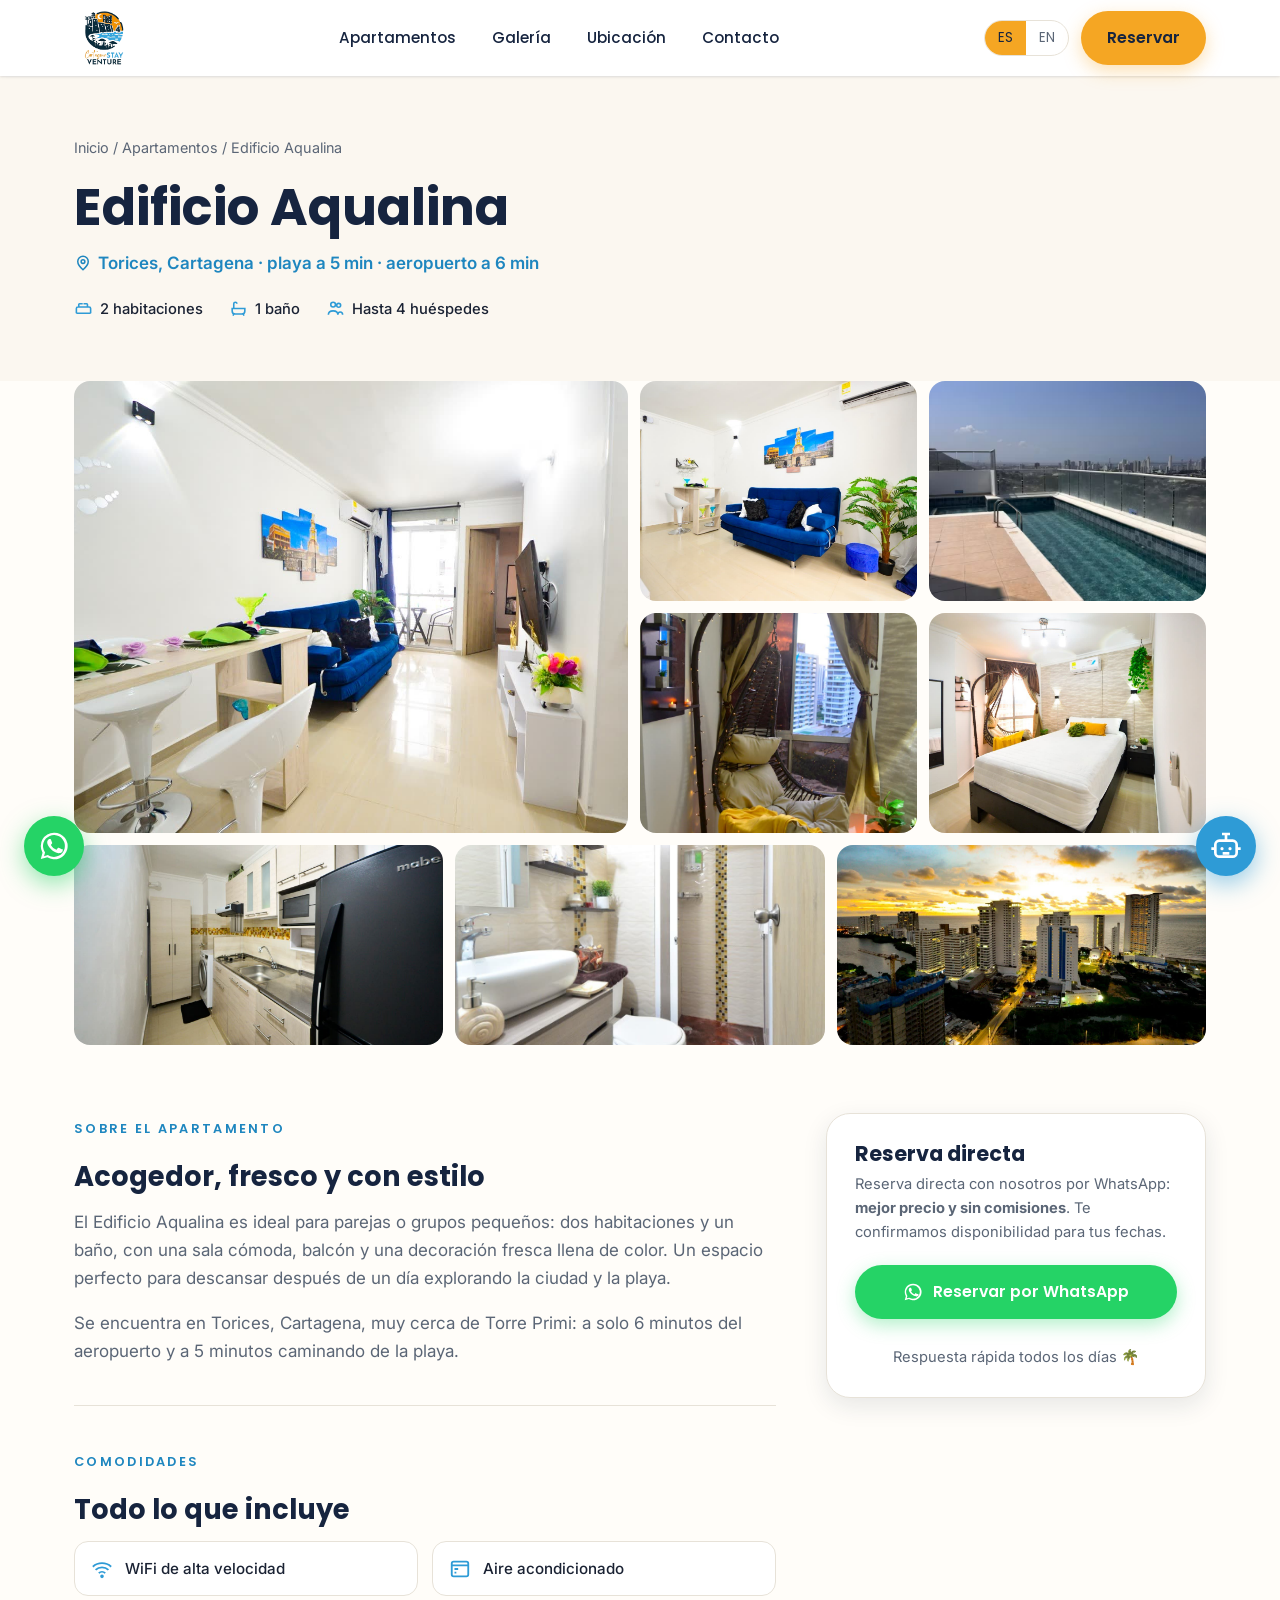
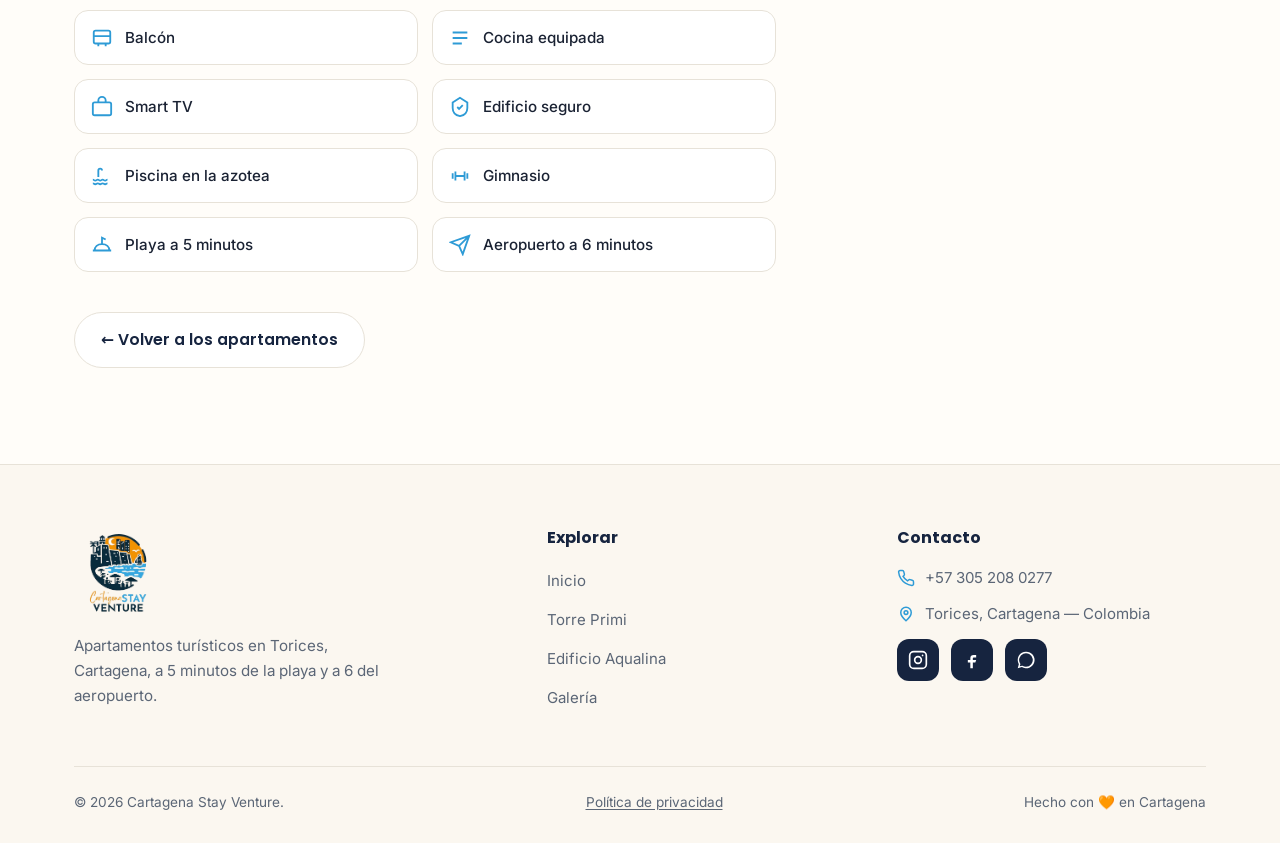
==== commit 250e75e2: "Agregar página de Política de Privacidad - Nueva página politica-privacidad.html (Ley 1581 de 2012, " ====
--- a/apartamento-brisa.html
+++ b/apartamento-brisa.html
@@ -138,6 +138,7 @@
       </div>
       <div class="footer__bottom">
         <span>© <span id="year">2026</span> Cartagena Stay Venture.</span>
+        <a href="politica-privacidad.html" style="color:inherit;text-decoration:underline;text-underline-offset:2px" data-es="Política de privacidad" data-en="Privacy policy">Política de privacidad</a>
         <span data-es="Hecho con 🧡 en Cartagena" data-en="Made with 🧡 in Cartagena">Hecho con 🧡 en Cartagena</span>
       </div>
     </div>
@@ -154,11 +155,12 @@
     <button class="lightbox__nav next" aria-label="Siguiente"><svg viewBox="0 0 24 24" fill="none" stroke="currentColor" stroke-width="2"><path d="M9 18l6-6-6-6"/></svg></button>
   </div>
 
-  <script src="assets/js/main.js"></script>
+  <script defer src="assets/js/main.js"></script>
 
-  <!-- Botón flotante: Asistente IA (abre el chat del agente de Relevance AI) -->
+  <!-- Botón flotante: Asistente IA (respaldo si la burbuja nativa no carga) -->
   <a class="ai-float" href="https://app.relevanceai.com/agents/bcbe5a/86743503-8dd4-4f3e-90de-b4a9677a89e0/46ce3a86-3ef4-45c9-a05d-d14636642556/embed-chat?hide_tool_steps=false&hide_file_uploads=false&hide_conversation_list=false&bubble_style=agent&primary_color=%234AB3E8&bubble_icon=pd%2Fchat&input_placeholder_text=Escribe+tu+mensaje...&hide_logo=false&hide_description=false" target="_blank" rel="noopener" aria-label="Chatea con nuestro asistente" title="Chatea con nuestro asistente">
     <svg viewBox="0 0 24 24" fill="none" stroke="currentColor" stroke-width="2"><rect x="4" y="8" width="16" height="12" rx="3"/><path d="M12 8V4M9 3h6M2 13v2M22 13v2M9.5 17.5h5"/><circle cx="9" cy="14" r="1.2" fill="currentColor" stroke="none"/><circle cx="15" cy="14" r="1.2" fill="currentColor" stroke="none"/></svg>
   </a>
+
 </body>
 </html>
--- a/assets/css/styles.css
+++ b/assets/css/styles.css
@@ -316,6 +316,37 @@
 @media (max-width: 900px) { .reviews__grid { grid-template-columns: 1fr; max-width: 560px; margin: 0 auto; } }
 
 /* ==========================================================================
+   Legal / Política de privacidad
+   ========================================================================== */
+.legal { background: var(--sand); padding: calc(var(--header-h) + 46px) 0 84px; }
+.legal__wrap { max-width: 860px; margin: 0 auto; padding: 0 24px; }
+.legal__eyebrow { color: var(--sky-600); }
+.legal h1 { font-size: clamp(1.9rem, 5vw, 2.8rem); margin-bottom: 8px; }
+.legal__meta { color: var(--muted); font-size: .95rem; margin-bottom: 26px; }
+.legal__card { background: #fff; border: 1px solid var(--line); border-radius: var(--radius-lg); box-shadow: var(--shadow-md); padding: 36px clamp(20px, 5vw, 44px); }
+.legal__card .lede { font-size: 1.12rem; color: var(--ink); margin: 0 0 6px; }
+.legal__card .muted { color: var(--muted); }
+.legal__card p { margin: 12px 0; color: var(--ink); }
+.legal__card a { color: var(--sky-600); text-decoration: underline; text-underline-offset: 2px; }
+.legal__card a:hover { text-decoration: none; }
+.legal__card ul { margin: 12px 0; padding-left: 22px; }
+.legal__card li { margin: 7px 0; }
+.legal__card h3 { font-size: 1.02rem; margin: 20px 0 6px; }
+.toc { background: var(--sand); border: 1px solid var(--line); border-radius: 12px; padding: 18px 22px; margin: 26px 0 8px; }
+.toc h2 { margin: 0 0 10px; font-size: .8rem; letter-spacing: .12em; text-transform: uppercase; color: var(--muted); }
+.toc ol { margin: 0; padding-left: 20px; columns: 2; column-gap: 32px; }
+.toc li { margin: 5px 0; break-inside: avoid; }
+h2.sec { font-size: 1.3rem; font-weight: 700; margin: 38px 0 10px; padding-top: 10px; display: flex; align-items: baseline; gap: 12px; color: var(--navy); }
+h2.sec .num { color: var(--sky-600); font-size: .82rem; font-weight: 700; border: 1.5px solid var(--sky); border-radius: 8px; padding: 2px 9px; flex: none; }
+.facts { width: 100%; border-collapse: collapse; margin: 14px 0; font-size: .96rem; }
+.facts th, .facts td { text-align: left; padding: 11px 14px; border-bottom: 1px solid var(--line); vertical-align: top; }
+.facts th { width: 42%; color: var(--muted); font-weight: 600; }
+.callout { background: var(--sky-100); border: 1px solid var(--line); border-left: 4px solid var(--sky); border-radius: 10px; padding: 16px 20px; margin: 20px 0; }
+.legal__card .divider { height: 1px; background: var(--line); border: 0; margin: 30px 0; }
+@media (max-width: 560px) { .toc ol { columns: 1; } }
+@media (max-width: 520px) { .facts, .facts tbody, .facts tr, .facts th, .facts td { display: block; width: 100%; } .facts th { border-bottom: 0; padding-bottom: 0; } .facts td { padding-top: 2px; } }
+
+/* ==========================================================================
    Footer
    ========================================================================== */
 .footer { background: var(--sand); color: var(--muted); padding: 64px 0 30px; border-top: 1px solid var(--line); }
@@ -348,6 +379,30 @@
 .ai-float { position: fixed; bottom: 24px; right: 24px; z-index: 90; width: 60px; height: 60px; border-radius: 50%; background: var(--sky); display: grid; place-items: center; box-shadow: 0 8px 24px rgba(46,155,214,.5); transition: transform .2s; }
 .ai-float:hover { transform: scale(1.08); }
 .ai-float svg { width: 32px; height: 32px; color: #fff; }
+
+/* Ventana de chat del asistente (iframe con marco y fondo) */
+.ai-panel {
+  position: fixed; bottom: 96px; right: 24px; z-index: 95;
+  width: min(390px, calc(100vw - 32px)); height: min(620px, calc(100vh - 130px));
+  background: var(--sky); border: none; border-radius: 20px;
+  box-shadow: 0 24px 64px rgba(22,36,63,.30); overflow: hidden;
+  display: none; flex-direction: column;
+}
+.ai-panel.open { display: flex; animation: aiPop .25s ease; }
+@keyframes aiPop { from { opacity: 0; transform: translateY(20px) scale(.98); } to { opacity: 1; transform: none; } }
+.ai-panel__head { background: linear-gradient(120deg, var(--sky), var(--sky-600)); color: #fff; padding: 12px 14px; display: flex; align-items: center; gap: 10px; }
+.ai-panel__head img { height: 34px; width: auto; background: #fff; border-radius: 8px; padding: 3px 5px; }
+.ai-panel__title { flex: 1; font-family: var(--font-head); font-weight: 600; font-size: .98rem; line-height: 1.15; }
+.ai-panel__title small { display: block; font-weight: 400; font-size: .72rem; opacity: .9; }
+.ai-panel__actions { display: flex; gap: 6px; }
+.ai-panel__btn { color: #fff; width: 32px; height: 32px; border-radius: 9px; display: grid; place-items: center; background: rgba(255,255,255,.16); transition: background .2s; }
+.ai-panel__btn:hover { background: rgba(255,255,255,.30); }
+.ai-panel__btn svg { width: 18px; height: 18px; }
+.ai-panel__body { flex: 1; background: #fff; margin: 0 10px 10px; border-radius: 0 0 14px 14px; overflow: hidden; position: relative; }
+.ai-panel__body::before { content: "Cargando el asistente…"; position: absolute; inset: 0; display: grid; place-items: center; color: var(--sky-600); font-size: .9rem; }
+.ai-panel__body iframe { position: relative; width: 100%; height: 100%; border: 0; display: block; }
+.ai-panel.loaded .ai-panel__body::before { display: none; }
+@media (max-width: 480px) { .ai-panel { right: 12px; left: 12px; width: auto; bottom: 88px; height: calc(100vh - 108px); } }
 @keyframes pulse { 0%{ box-shadow: 0 0 0 0 rgba(37,211,102,.5);} 70%{ box-shadow: 0 0 0 16px rgba(37,211,102,0);} 100%{ box-shadow: 0 0 0 0 rgba(37,211,102,0);} }
 
 /* ==========================================================================
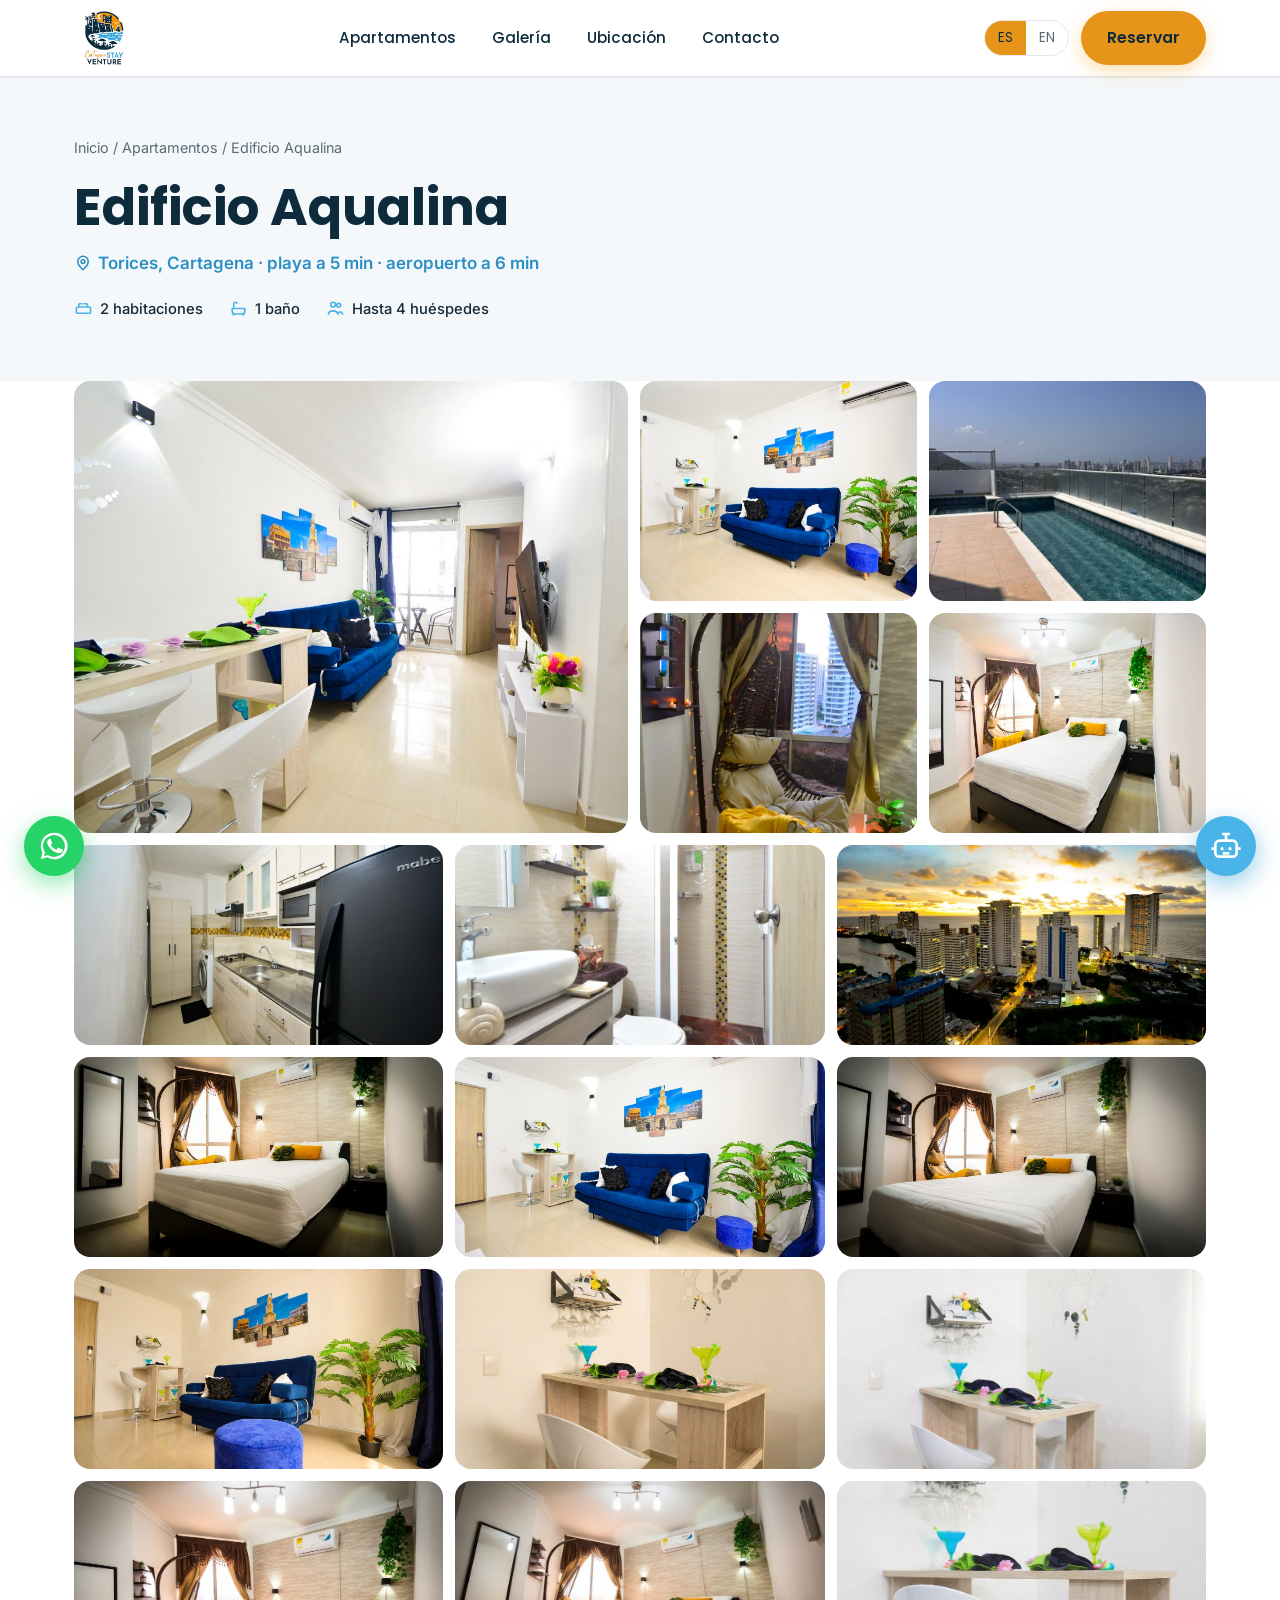
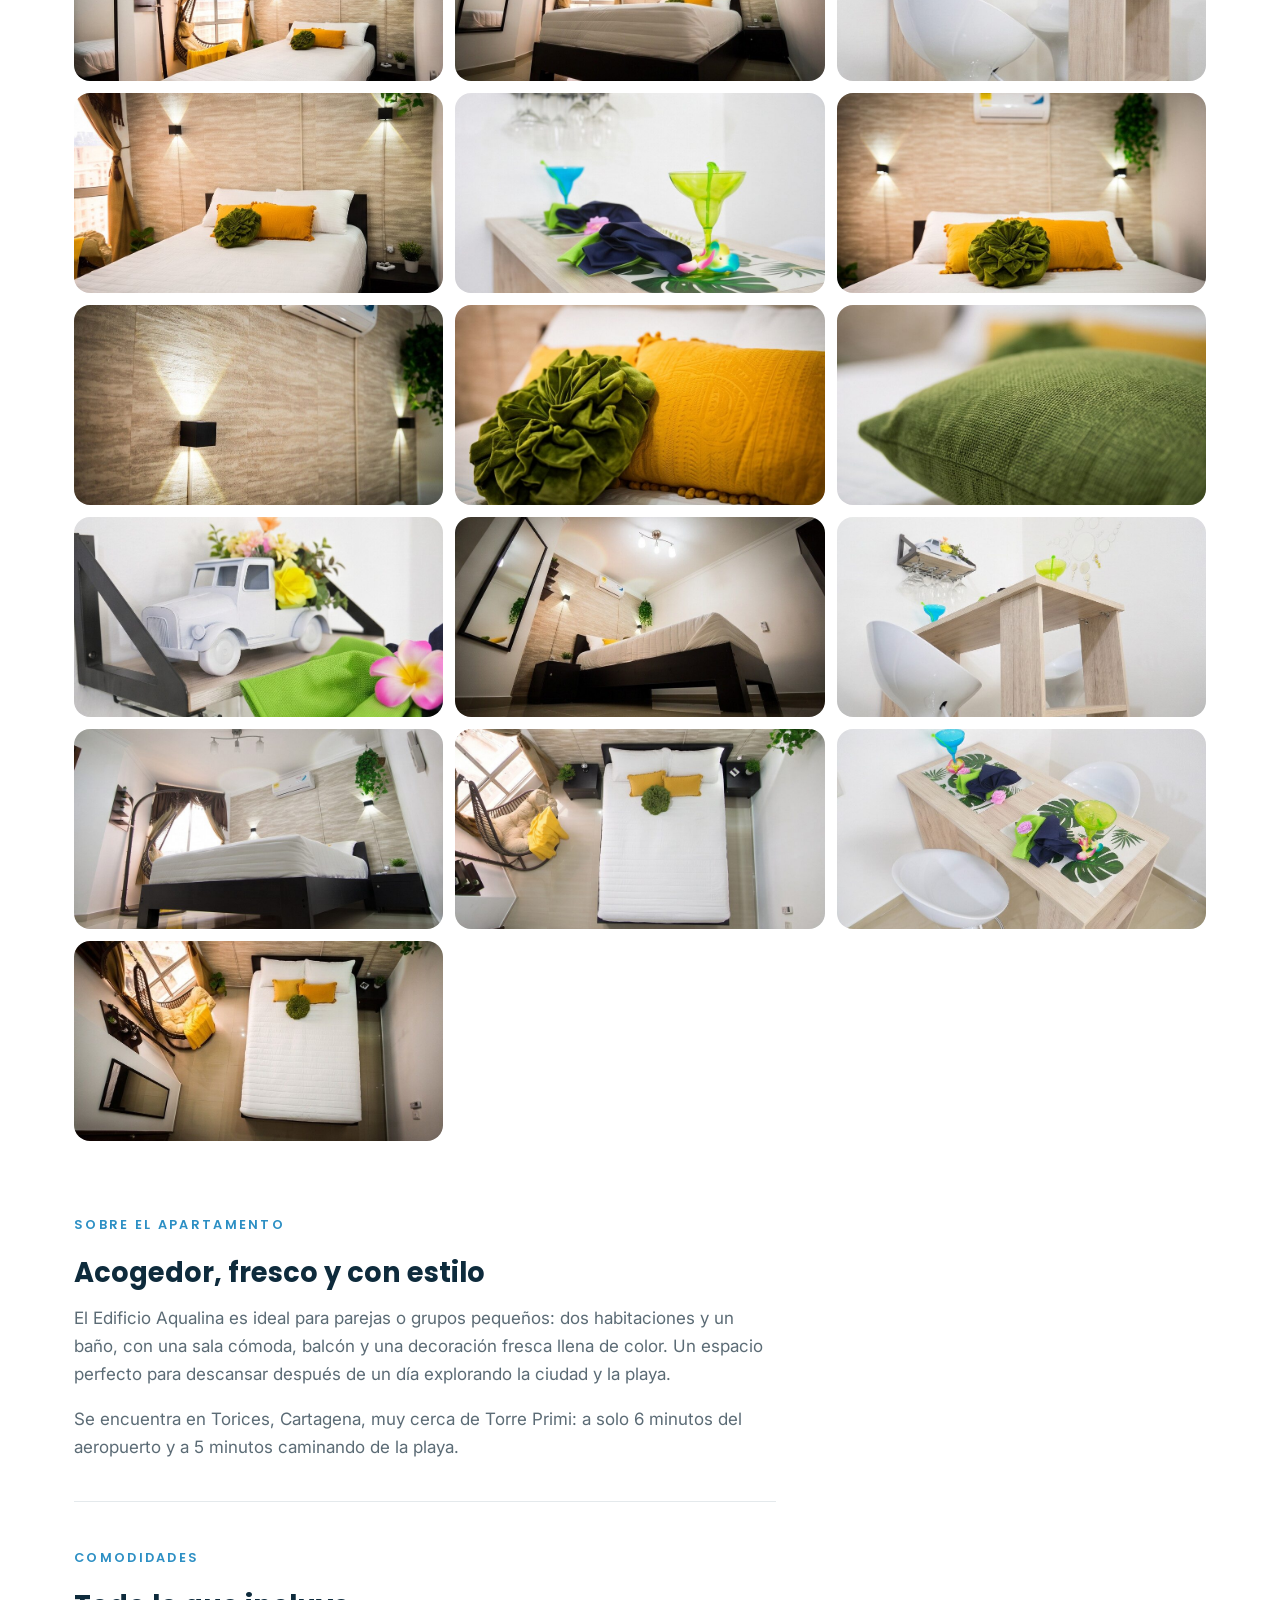
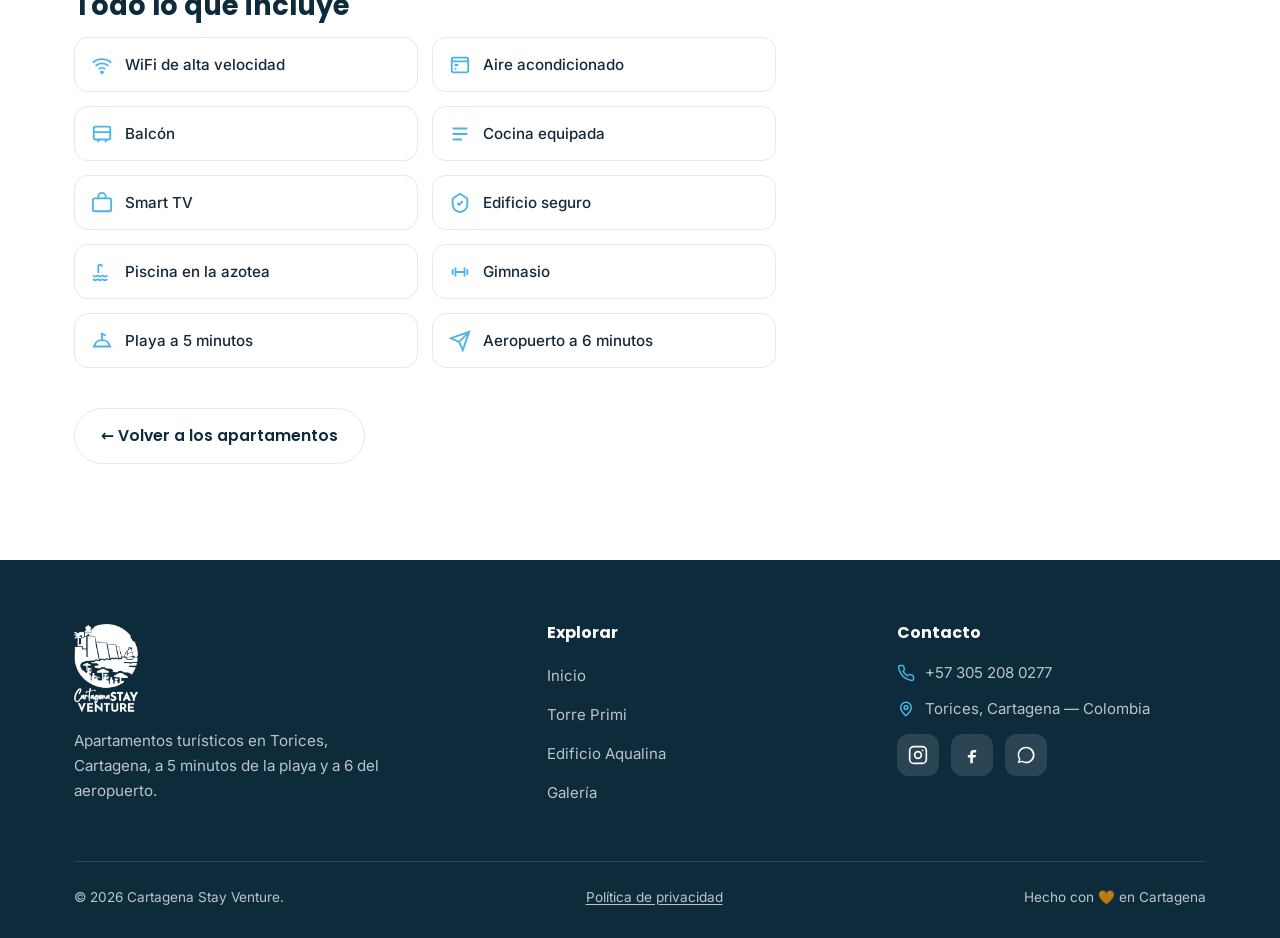
==== commit 04742993: "Rediseño de color (Brand Book) + fotos nuevas de apartamentos - Paleta alineada a los HEX oficiales " ====
--- a/apartamento-brisa.html
+++ b/apartamento-brisa.html
@@ -62,6 +62,30 @@
       <div class="detail-gallery__item"><img src="assets/img/aqualina/aqualina-08.jpg" alt="Baño" /></div>
       <div class="detail-gallery__item"><img src="assets/img/aqualina/aqualina-07.jpg" alt="Vista al atardecer" /></div>
     </div>
+    <div class="detail-gallery" style="grid-template-columns:repeat(3,1fr);grid-auto-rows:200px">
+      <div class="detail-gallery__item"><img src="assets/img/aqualina/aqualina-20.jpg" alt="Habitación con pared de piedra y luz cálida" loading="lazy" /></div>
+      <div class="detail-gallery__item"><img src="assets/img/aqualina/aqualina-21.jpg" alt="Sala con sofá azul" loading="lazy" /></div>
+      <div class="detail-gallery__item"><img src="assets/img/aqualina/aqualina-22.jpg" alt="Habitación con cama doble" loading="lazy" /></div>
+      <div class="detail-gallery__item"><img src="assets/img/aqualina/aqualina-23.jpg" alt="Sala con sofá azul y pouf" loading="lazy" /></div>
+      <div class="detail-gallery__item"><img src="assets/img/aqualina/aqualina-24.jpg" alt="Comedor con silla blanca" loading="lazy" /></div>
+      <div class="detail-gallery__item"><img src="assets/img/aqualina/aqualina-25.jpg" alt="Detalle del comedor" loading="lazy" /></div>
+      <div class="detail-gallery__item"><img src="assets/img/aqualina/aqualina-26.jpg" alt="Habitación con espejo de cuerpo entero" loading="lazy" /></div>
+      <div class="detail-gallery__item"><img src="assets/img/aqualina/aqualina-27.jpg" alt="Habitación con cama doble" loading="lazy" /></div>
+      <div class="detail-gallery__item"><img src="assets/img/aqualina/aqualina-28.jpg" alt="Rincón de trabajo con silla blanca" loading="lazy" /></div>
+      <div class="detail-gallery__item"><img src="assets/img/aqualina/aqualina-29.jpg" alt="Habitación con cojín naranja" loading="lazy" /></div>
+      <div class="detail-gallery__item"><img src="assets/img/aqualina/aqualina-30.jpg" alt="Detalle decorativo del comedor" loading="lazy" /></div>
+      <div class="detail-gallery__item"><img src="assets/img/aqualina/aqualina-31.jpg" alt="Cama con cojín naranja" loading="lazy" /></div>
+      <div class="detail-gallery__item"><img src="assets/img/aqualina/aqualina-32.jpg" alt="Pared de piedra con iluminación cálida" loading="lazy" /></div>
+      <div class="detail-gallery__item"><img src="assets/img/aqualina/aqualina-33.jpg" alt="Cama con cojines verde y naranja" loading="lazy" /></div>
+      <div class="detail-gallery__item"><img src="assets/img/aqualina/aqualina-34.jpg" alt="Detalle de cojín verde" loading="lazy" /></div>
+      <div class="detail-gallery__item"><img src="assets/img/aqualina/aqualina-35.jpg" alt="Detalle decorativo" loading="lazy" /></div>
+      <div class="detail-gallery__item"><img src="assets/img/aqualina/aqualina-36.jpg" alt="Habitación con espejo" loading="lazy" /></div>
+      <div class="detail-gallery__item"><img src="assets/img/aqualina/aqualina-37.jpg" alt="Zona de comedor" loading="lazy" /></div>
+      <div class="detail-gallery__item"><img src="assets/img/aqualina/aqualina-38.jpg" alt="Habitación con cama doble" loading="lazy" /></div>
+      <div class="detail-gallery__item"><img src="assets/img/aqualina/aqualina-39.jpg" alt="Habitación vista desde arriba" loading="lazy" /></div>
+      <div class="detail-gallery__item"><img src="assets/img/aqualina/aqualina-40.jpg" alt="Comedor con sillas blancas" loading="lazy" /></div>
+      <div class="detail-gallery__item"><img src="assets/img/aqualina/aqualina-41.jpg" alt="Habitación con silla colgante vista desde arriba" loading="lazy" /></div>
+    </div>
   </section>
 
   <!-- ============ DETAIL ============ -->
@@ -111,7 +135,7 @@
     <div class="container">
       <div class="footer__grid">
         <div class="footer__brand">
-          <img src="assets/img/logo.png" alt="Cartagena Stay Venture" />
+          <img src="assets/img/logo-white.png" alt="Cartagena Stay Venture" />
           <p data-es="Apartamentos turísticos en Torices, Cartagena, a 5 minutos de la playa y a 6 del aeropuerto." data-en="Vacation apartments in Torices, Cartagena, 5 minutes from the beach and 6 from the airport.">Apartamentos turísticos en Torices, Cartagena, a 5 minutos de la playa y a 6 del aeropuerto.</p>
         </div>
         <div>
--- a/assets/css/styles.css
+++ b/assets/css/styles.css
@@ -1,23 +1,24 @@
 /* ==========================================================================
    Cartagena Stay Venture — Design System
-   Paleta de marca: Navy #16243F · Azul cielo #2E9BD6 · Naranja #F5A623
+   Paleta oficial del Brand Book:
+   Azul marino #0E2B3C · Azul Caribe #4AB3E8 · Naranja atardecer #E6951A · Blanco #FFFFFF
    ========================================================================== */
 
 :root {
-  --navy:        #16243F;
-  --navy-700:    #1F3357;
-  --navy-600:    #2A4574;
-  --sky:         #2E9BD6;
-  --sky-600:     #1E86BF;
-  --sky-100:     #E4F3FB;
-  --orange:      #F5A623;
-  --orange-600:  #E0900C;
-  --orange-100:  #FDF0D8;
-  --sand:        #FBF7F0;
-  --cream:       #FFFDF9;
-  --ink:         #1A2233;
-  --muted:       #5B6676;
-  --line:        #E7E2D8;
+  --navy:        #0E2B3C;   /* Azul marino oficial (base) */
+  --navy-700:    #12384D;   /* Marino suave (fondos/hover) */
+  --navy-600:    #1C4A63;   /* Navy claro para degradados */
+  --sky:         #4AB3E8;   /* Azul Caribe oficial */
+  --sky-600:     #2C8FC4;   /* Caribe más oscuro (texto/enlaces sobre claro) */
+  --sky-100:     #EAF6FD;   /* Azul cielo muy claro (secciones suaves) */
+  --orange:      #E6951A;   /* Naranja atardecer oficial (acción) */
+  --orange-600:  #C67C0C;   /* Naranja hover */
+  --orange-100:  #FBEACB;   /* Naranja suave */
+  --sand:        #F4F8FB;   /* Fondo alterno frío muy claro */
+  --cream:       #FFFFFF;   /* Blanco limpio */
+  --ink:         #14293A;   /* Texto principal (casi marino) */
+  --muted:       #5B6B75;   /* Gris texto secundario (brand) */
+  --line:        #E4E9EC;   /* Borde / líneas (brand) */
   --white:       #FFFFFF;
   --whatsapp:    #25D366;
 
@@ -71,6 +72,13 @@
 .section-title { font-size: clamp(1.9rem, 4vw, 2.9rem); margin-bottom: 16px; }
 .section-sub { color: var(--muted); font-size: 1.08rem; max-width: 620px; margin: 0 auto; }
 .section-head { margin-bottom: 56px; }
+
+/* ---------- Dark (navy) sections ---------- */
+.section--dark { background: var(--navy); color: #fff; }
+.section--dark .eyebrow { color: var(--sky); }
+.section--dark h1, .section--dark h2, .section--dark h3, .section--dark h4 { color: #fff; }
+.section--dark .section-title { color: #fff; }
+.section--dark .section-sub, .section--dark p { color: rgba(255,255,255,.82); }
 
 /* ---------- Buttons ---------- */
 .btn {
@@ -237,14 +245,14 @@
 /* ==========================================================================
    Location
    ========================================================================== */
-.location { background: var(--sand); color: var(--ink); }
+.location { background: var(--sky-100); color: var(--ink); }
 .location h2 { color: var(--navy); }
 .location__grid { display: grid; grid-template-columns: 1fr 1fr; gap: 50px; align-items: center; }
 .location__text .eyebrow { color: var(--orange-600); }
 .location__text p { color: var(--muted); margin-bottom: 18px; }
 .location__list { display: grid; gap: 16px; margin-top: 26px; }
 .loc-item { display: flex; gap: 14px; align-items: flex-start; }
-.loc-item__icon { flex: none; width: 44px; height: 44px; border-radius: 12px; background: var(--sky-100); color: var(--sky-600); display: grid; place-items: center; }
+.loc-item__icon { flex: none; width: 44px; height: 44px; border-radius: 12px; background: #fff; color: var(--sky-600); display: grid; place-items: center; box-shadow: var(--shadow-sm); }
 .loc-item__icon svg { width: 22px; height: 22px; }
 .loc-item h4 { color: var(--navy); font-size: 1.02rem; margin-bottom: 2px; }
 .loc-item p { color: var(--muted); font-size: .92rem; margin: 0; }
@@ -254,11 +262,13 @@
 /* ==========================================================================
    Host / About
    ========================================================================== */
-.host { background: var(--sand); border-top: 1px solid var(--line); }
+.host { background: var(--navy); color: #fff; }
+.host .eyebrow { color: var(--sky); }
+.host h2, .host .section-title { color: #fff; }
 .host__grid { display: grid; grid-template-columns: 1fr 1.3fr; gap: 50px; align-items: center; }
-.host__media { border-radius: var(--radius-lg); overflow: hidden; box-shadow: var(--shadow-md); aspect-ratio: 1; }
+.host__media { border-radius: var(--radius-lg); overflow: hidden; box-shadow: var(--shadow-lg); aspect-ratio: 1; }
 .host__media img { width: 100%; height: 100%; object-fit: cover; }
-.host blockquote { font-family: var(--font-script); font-size: 1.7rem; color: var(--navy); line-height: 1.35; margin: 18px 0; }
+.host blockquote { font-family: var(--font-script); font-size: 1.9rem; color: var(--sky); line-height: 1.35; margin: 18px 0; }
 
 /* ==========================================================================
    CTA band
@@ -271,7 +281,7 @@
 /* ==========================================================================
    Reserva / Booking form
    ========================================================================== */
-.reserva { background: var(--cream); }
+.reserva { background: var(--sand); }
 .reserva__grid { display: grid; grid-template-columns: 1fr 1.05fr; gap: 54px; align-items: start; }
 .reserva__lead { color: var(--muted); margin: 6px 0 26px; max-width: 460px; }
 .reserva__contact { display: grid; gap: 14px; margin-bottom: 24px; }
@@ -305,9 +315,9 @@
 /* ==========================================================================
    Reseñas / Reviews
    ========================================================================== */
-.reviews { background: var(--white); border-top: 1px solid var(--line); }
+.reviews { background: var(--sky-100); }
 .reviews__grid { display: grid; grid-template-columns: repeat(3, 1fr); gap: 26px; }
-.review-card { background: var(--sand); border: 1px solid var(--line); border-radius: var(--radius-lg); padding: 28px; box-shadow: var(--shadow-sm); display: flex; flex-direction: column; }
+.review-card { background: #fff; border: 1px solid var(--line); border-radius: var(--radius-lg); padding: 28px; box-shadow: var(--shadow-md); display: flex; flex-direction: column; }
 .review-card__stars { color: var(--orange); letter-spacing: 3px; font-size: 1.05rem; margin-bottom: 14px; }
 .review-card__text { color: var(--ink); font-style: italic; line-height: 1.7; margin-bottom: 18px; flex: 1; }
 .review-card__by { margin: 0; font-size: .95rem; }
@@ -349,21 +359,21 @@
 /* ==========================================================================
    Footer
    ========================================================================== */
-.footer { background: var(--sand); color: var(--muted); padding: 64px 0 30px; border-top: 1px solid var(--line); }
+.footer { background: var(--navy); color: rgba(255,255,255,.72); padding: 64px 0 30px; }
 .footer__grid { display: grid; grid-template-columns: 1.4fr 1fr 1fr; gap: 40px; margin-bottom: 44px; }
 .footer__brand img { height: 88px; margin-bottom: 16px; }
 .footer__brand p { font-size: .95rem; max-width: 320px; }
-.footer h4 { color: var(--navy); font-size: 1rem; margin-bottom: 18px; }
+.footer h4 { color: #fff; font-size: 1rem; margin-bottom: 18px; }
 .footer__links li { margin-bottom: 11px; }
 .footer__links a { font-size: .94rem; transition: color .2s; }
 .footer__links a:hover { color: var(--sky); }
 .footer__contact li { display: flex; gap: 10px; align-items: flex-start; margin-bottom: 12px; font-size: .94rem; }
 .footer__contact svg { width: 18px; height: 18px; color: var(--sky); flex: none; margin-top: 3px; }
 .socials { display: flex; gap: 12px; margin-top: 8px; }
-.socials a { width: 42px; height: 42px; border-radius: 12px; background: var(--navy); display: grid; place-items: center; color: #fff; transition: background .2s, transform .2s; }
+.socials a { width: 42px; height: 42px; border-radius: 12px; background: rgba(255,255,255,.12); display: grid; place-items: center; color: #fff; transition: background .2s, transform .2s; }
 .socials a:hover { background: var(--sky); transform: translateY(-3px); }
 .socials svg { width: 20px; height: 20px; }
-.footer__bottom { border-top: 1px solid var(--line); padding-top: 24px; display: flex; justify-content: space-between; flex-wrap: wrap; gap: 10px; font-size: .85rem; }
+.footer__bottom { border-top: 1px solid rgba(255,255,255,.14); padding-top: 24px; display: flex; justify-content: space-between; flex-wrap: wrap; gap: 10px; font-size: .85rem; }
 
 /* Floating WhatsApp */
 .wa-float {
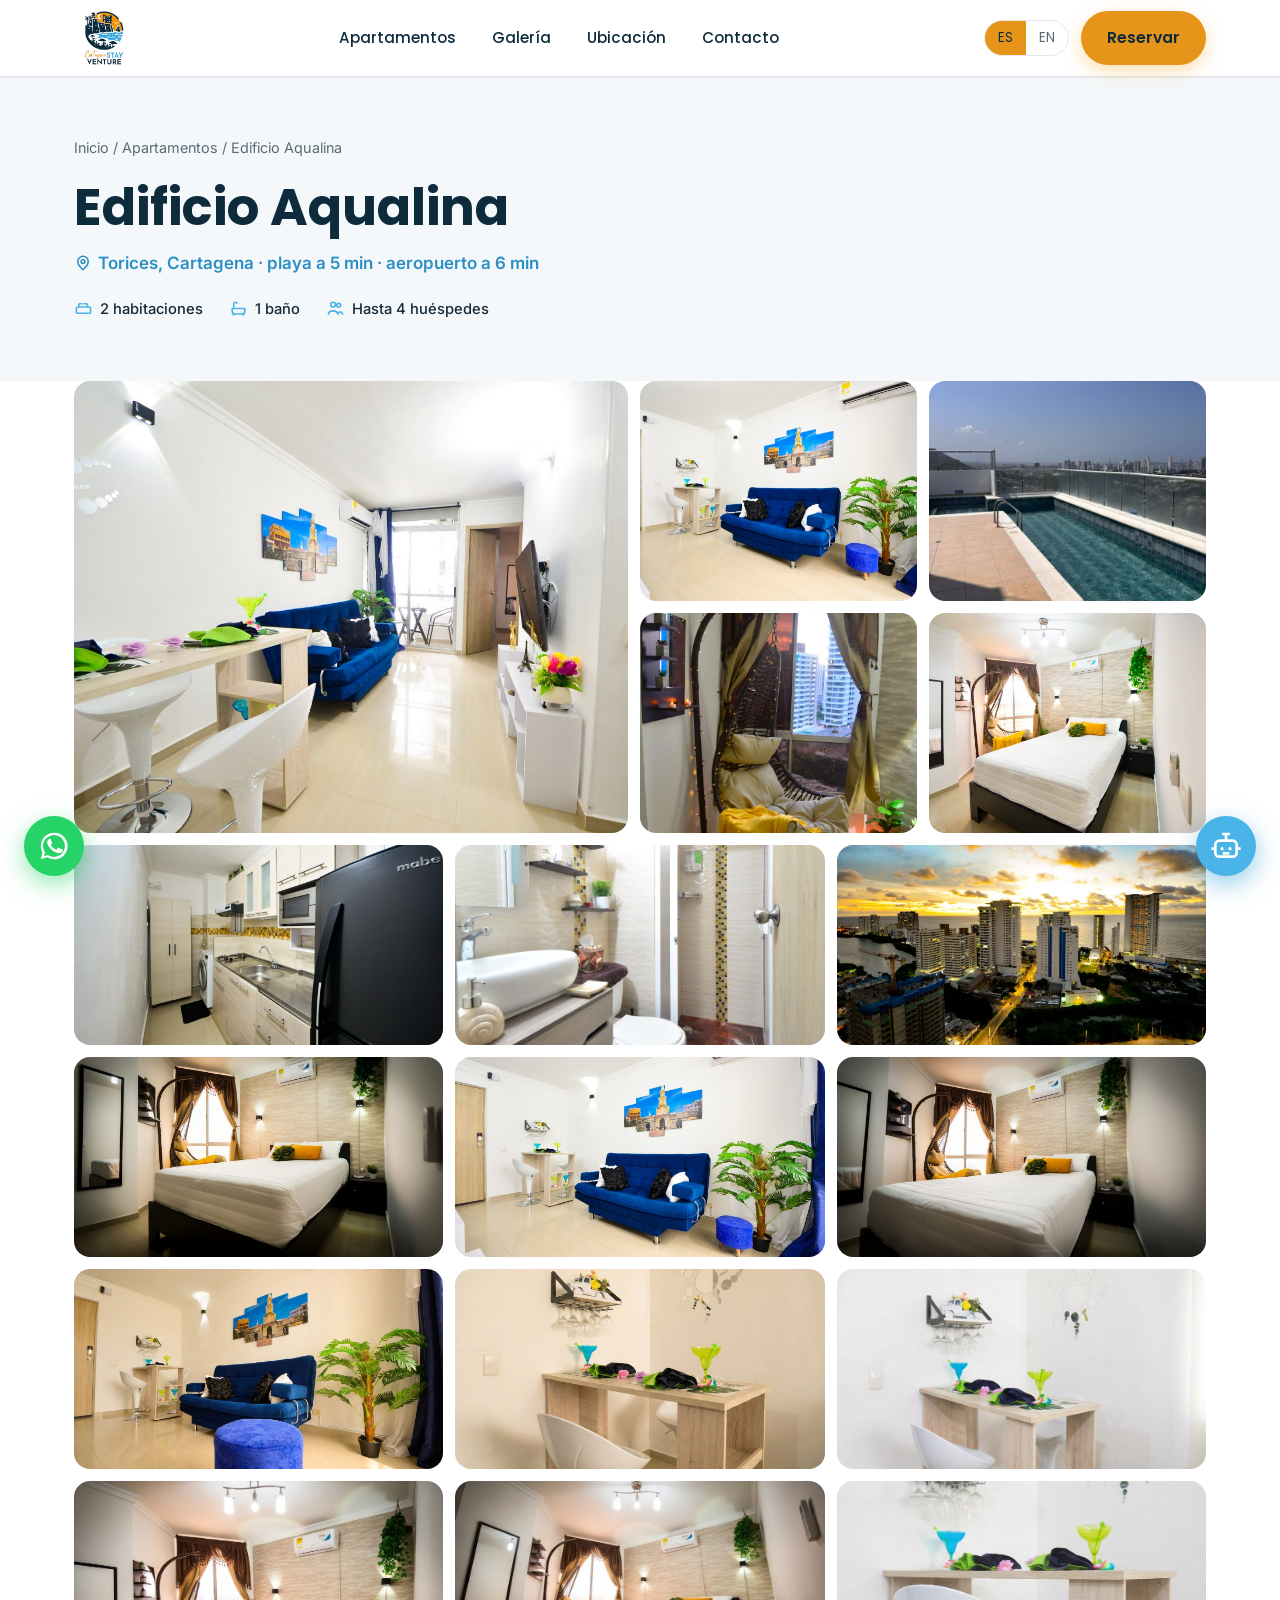
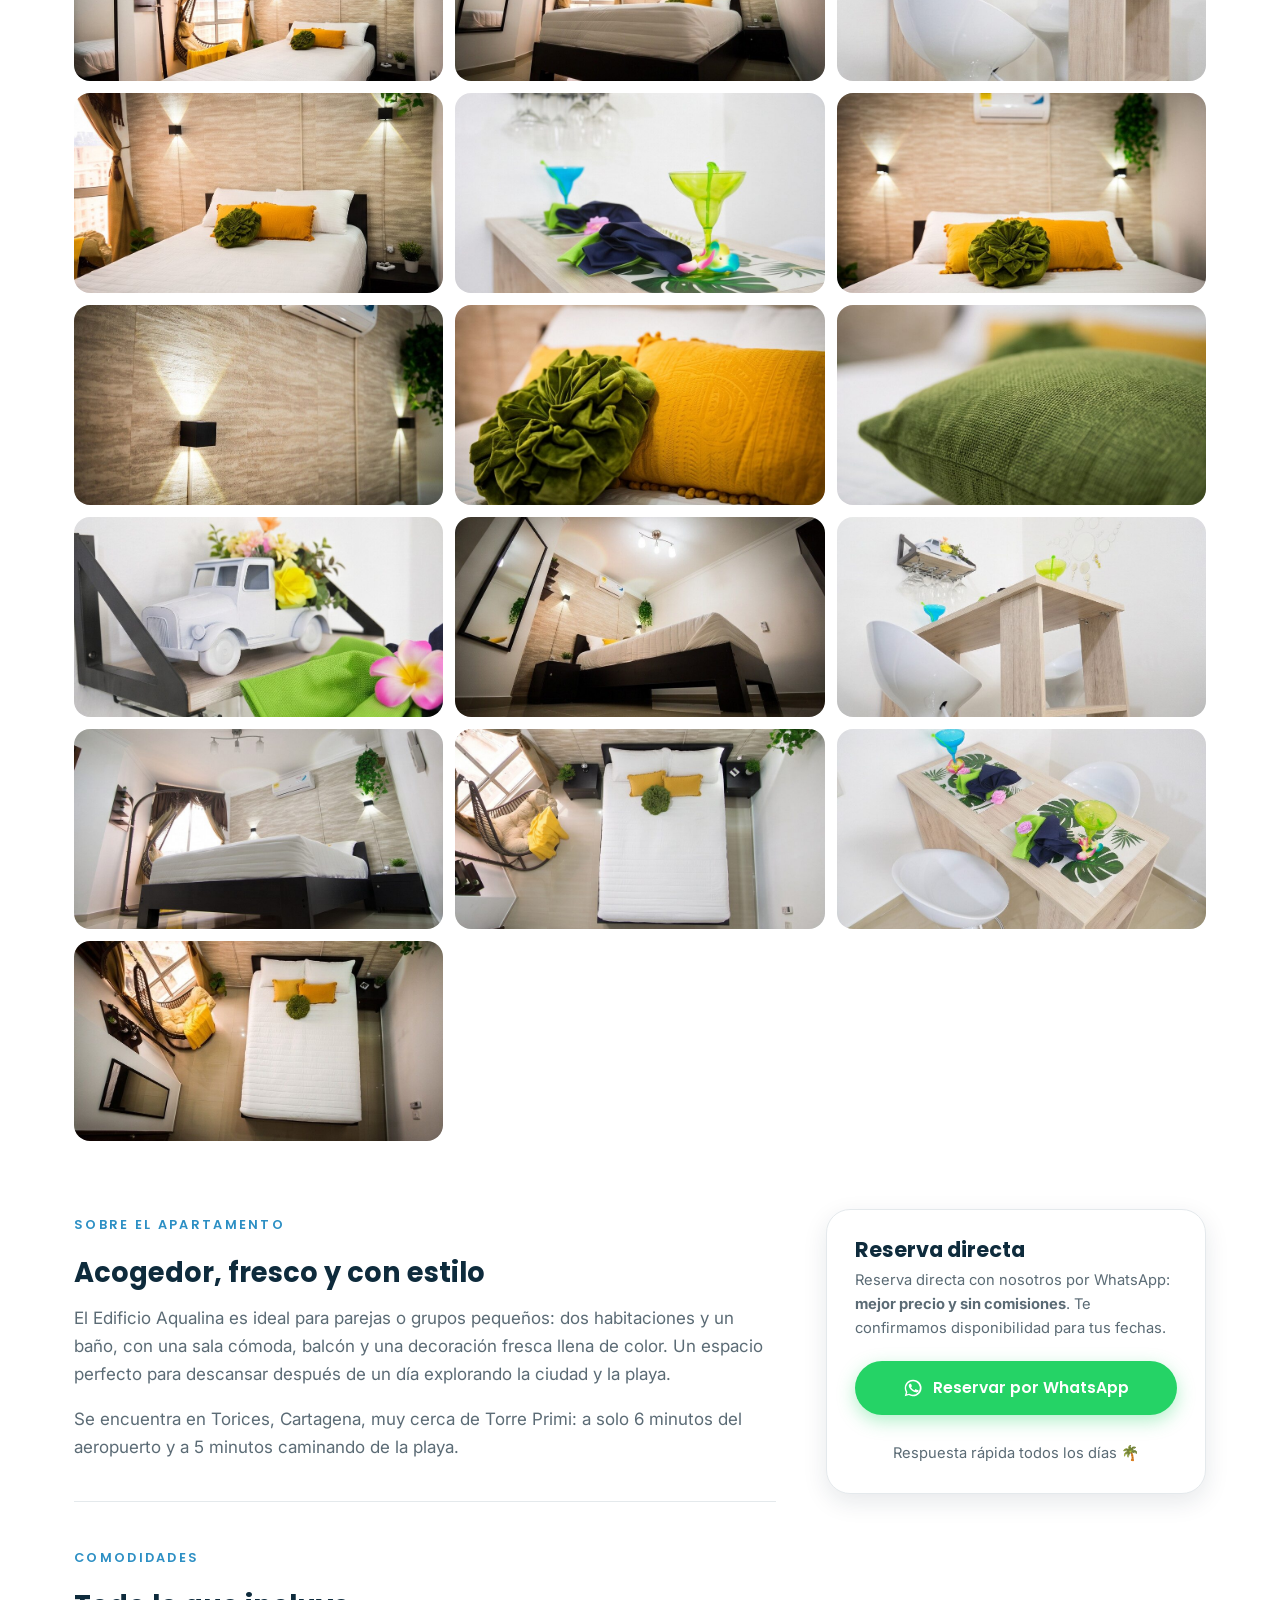
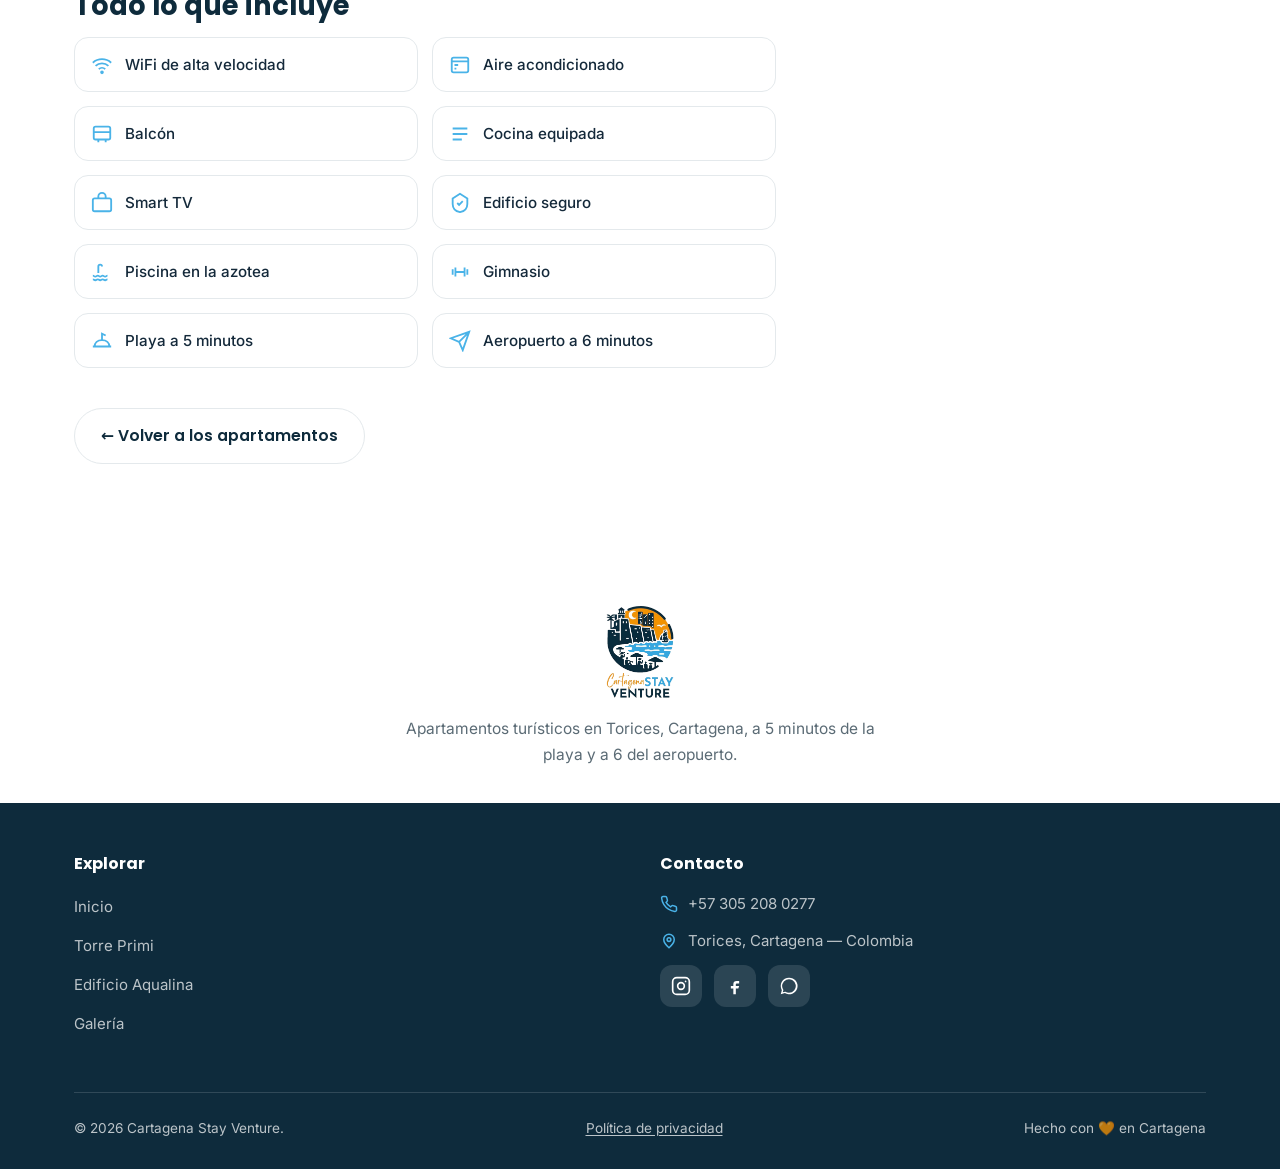
==== commit ba7925f0: "Footer: logo normal sobre franja blanca - Franja blanca en la parte superior del footer con el logo " ====
--- a/apartamento-brisa.html
+++ b/apartamento-brisa.html
@@ -132,12 +132,16 @@
 
   <!-- ============ FOOTER ============ -->
   <footer class="footer">
+    <div class="footer__top">
+      <div class="container">
+        <div class="footer__brand">
+          <img src="assets/img/logo.png" alt="Cartagena Stay Venture" />
+          <p data-es="Apartamentos turísticos en Torices, Cartagena, a 5 minutos de la playa y a 6 del aeropuerto." data-en="Vacation apartments in Torices, Cartagena, 5 minutes from the beach and 6 from the airport.">Apartamentos turísticos en Torices, Cartagena, a 5 minutos de la playa y a 6 del aeropuerto.</p>
+        </div>
+      </div>
+    </div>
     <div class="container">
       <div class="footer__grid">
-        <div class="footer__brand">
-          <img src="assets/img/logo-white.png" alt="Cartagena Stay Venture" />
-          <p data-es="Apartamentos turísticos en Torices, Cartagena, a 5 minutos de la playa y a 6 del aeropuerto." data-en="Vacation apartments in Torices, Cartagena, 5 minutes from the beach and 6 from the airport.">Apartamentos turísticos en Torices, Cartagena, a 5 minutos de la playa y a 6 del aeropuerto.</p>
-        </div>
         <div>
           <h4 data-es="Explorar" data-en="Explore">Explorar</h4>
           <ul class="footer__links">
--- a/assets/css/styles.css
+++ b/assets/css/styles.css
@@ -359,10 +359,12 @@
 /* ==========================================================================
    Footer
    ========================================================================== */
-.footer { background: var(--navy); color: rgba(255,255,255,.72); padding: 64px 0 30px; }
-.footer__grid { display: grid; grid-template-columns: 1.4fr 1fr 1fr; gap: 40px; margin-bottom: 44px; }
-.footer__brand img { height: 88px; margin-bottom: 16px; }
-.footer__brand p { font-size: .95rem; max-width: 320px; }
+.footer { background: var(--navy); color: rgba(255,255,255,.72); padding: 0 0 30px; }
+.footer__top { background: #fff; padding: 40px 0 36px; }
+.footer__grid { display: grid; grid-template-columns: 1fr 1fr; gap: 40px; padding-top: 52px; margin-bottom: 44px; }
+.footer__brand { display: flex; flex-direction: column; align-items: center; text-align: center; }
+.footer__brand img { height: 104px; margin-bottom: 12px; }
+.footer__brand p { color: var(--muted); font-size: .97rem; max-width: 480px; margin: 0 auto; }
 .footer h4 { color: #fff; font-size: 1rem; margin-bottom: 18px; }
 .footer__links li { margin-bottom: 11px; }
 .footer__links a { font-size: .94rem; transition: color .2s; }
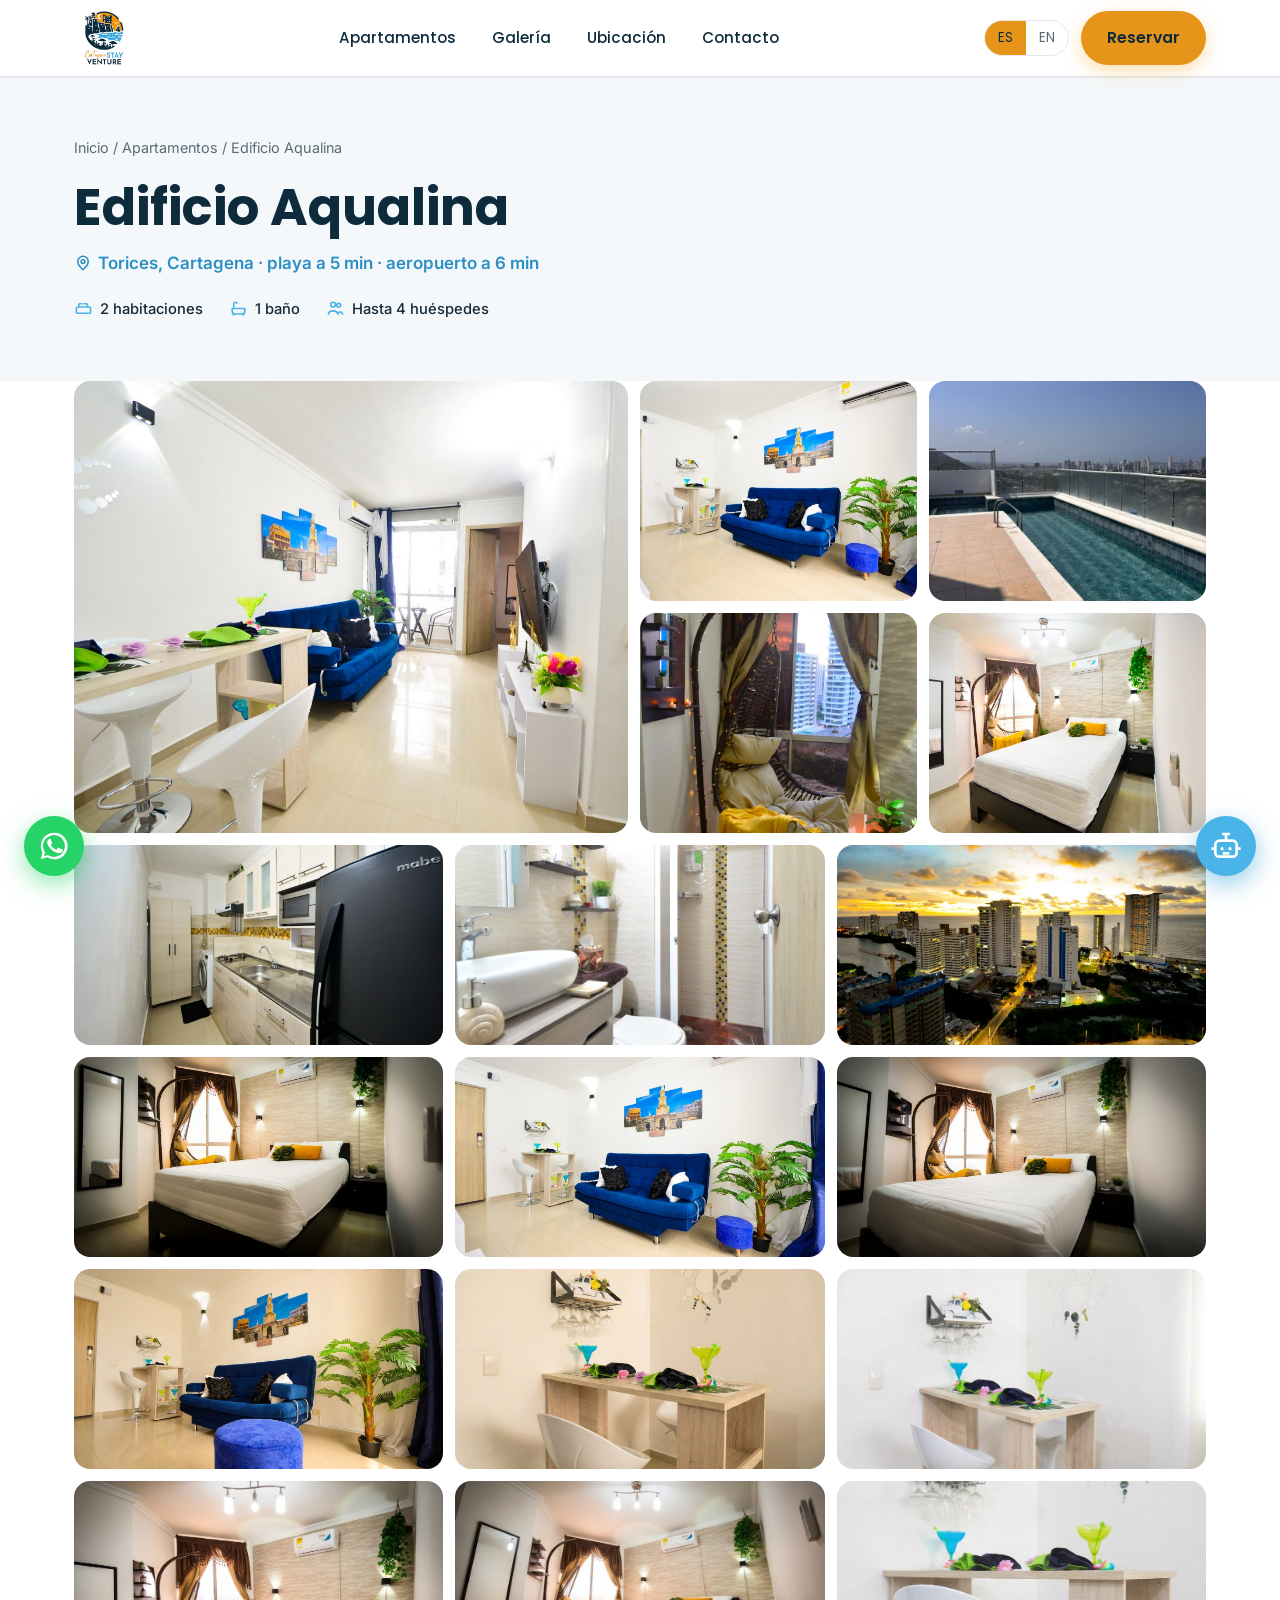
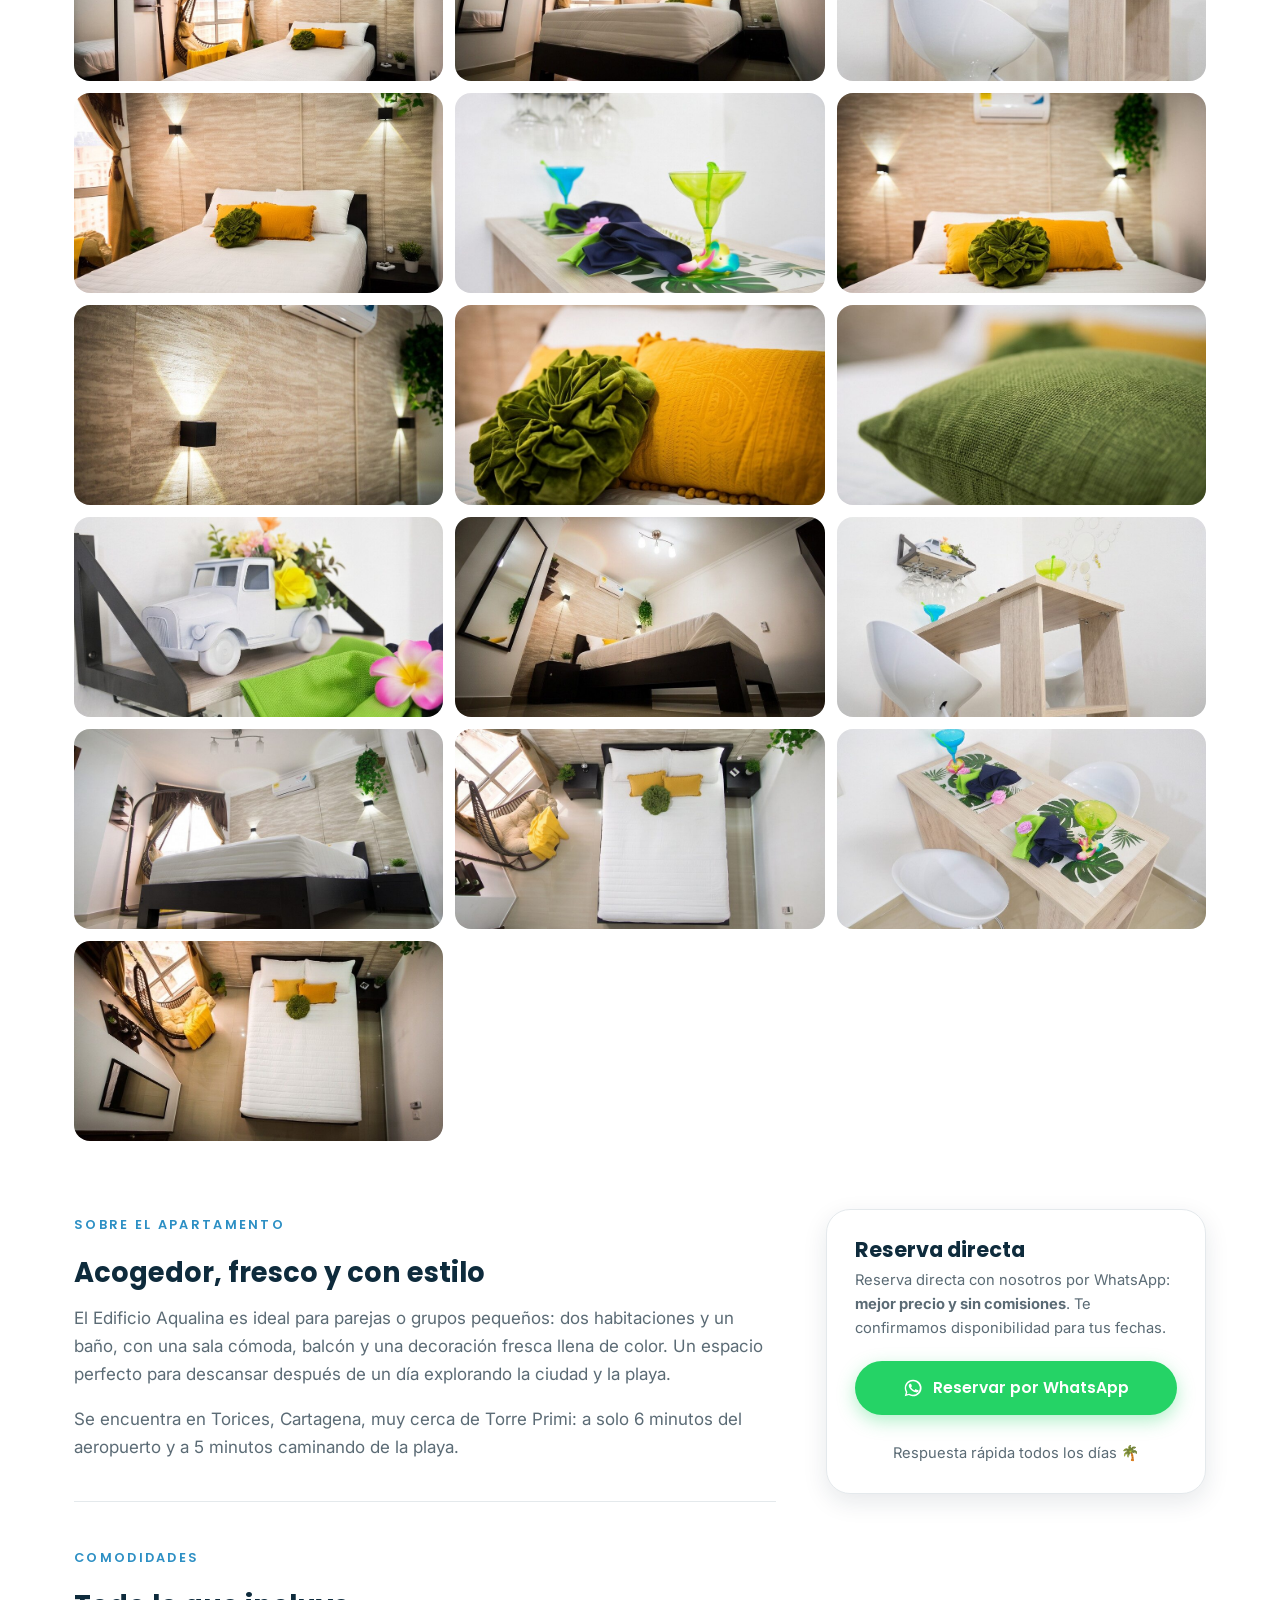
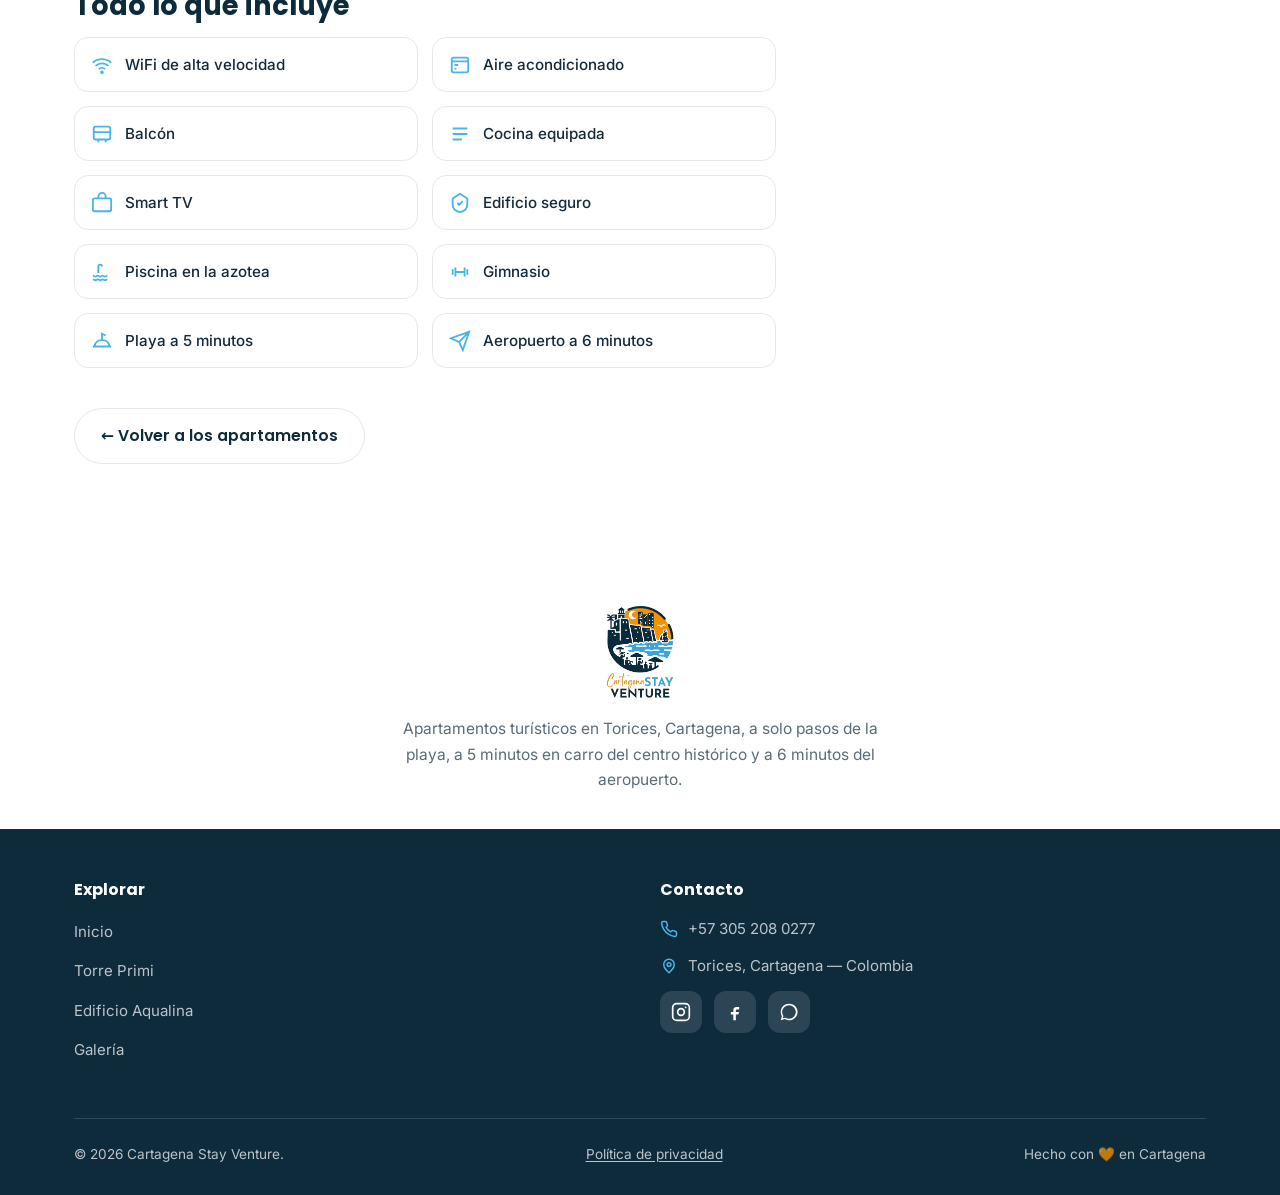
==== commit e450a33a: "Footer: texto de marca actualizado - "a solo pasos de la playa" (antes "a 5 minutos de la playa"). -" ====
--- a/apartamento-brisa.html
+++ b/apartamento-brisa.html
@@ -136,7 +136,7 @@
       <div class="container">
         <div class="footer__brand">
           <img src="assets/img/logo.png" alt="Cartagena Stay Venture" />
-          <p data-es="Apartamentos turísticos en Torices, Cartagena, a 5 minutos de la playa y a 6 del aeropuerto." data-en="Vacation apartments in Torices, Cartagena, 5 minutes from the beach and 6 from the airport.">Apartamentos turísticos en Torices, Cartagena, a 5 minutos de la playa y a 6 del aeropuerto.</p>
+          <p data-es="Apartamentos turísticos en Torices, Cartagena, a solo pasos de la playa, a 5 minutos en carro del centro histórico y a 6 minutos del aeropuerto." data-en="Vacation apartments in Torices, Cartagena, just steps from the beach, a 5-minute drive from the historic center and 6 minutes from the airport.">Apartamentos turísticos en Torices, Cartagena, a solo pasos de la playa, a 5 minutos en carro del centro histórico y a 6 minutos del aeropuerto.</p>
         </div>
       </div>
     </div>
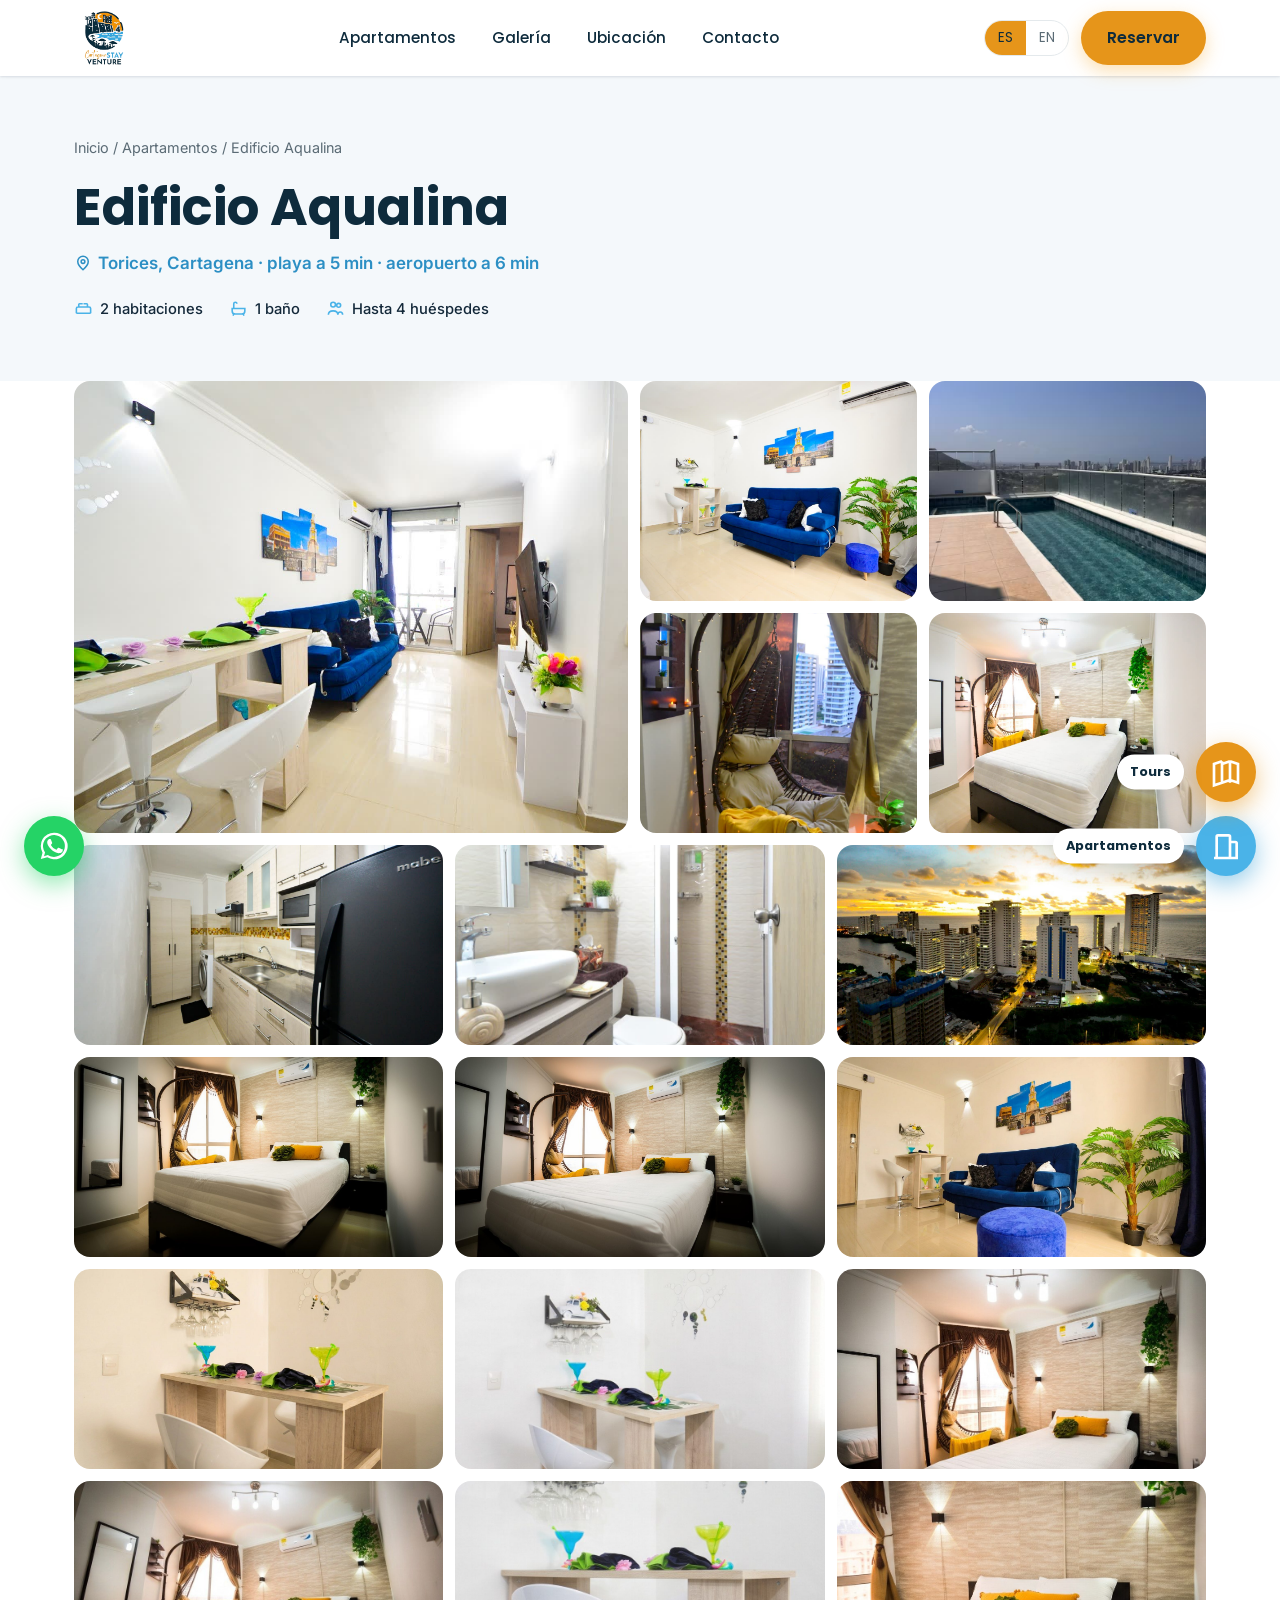
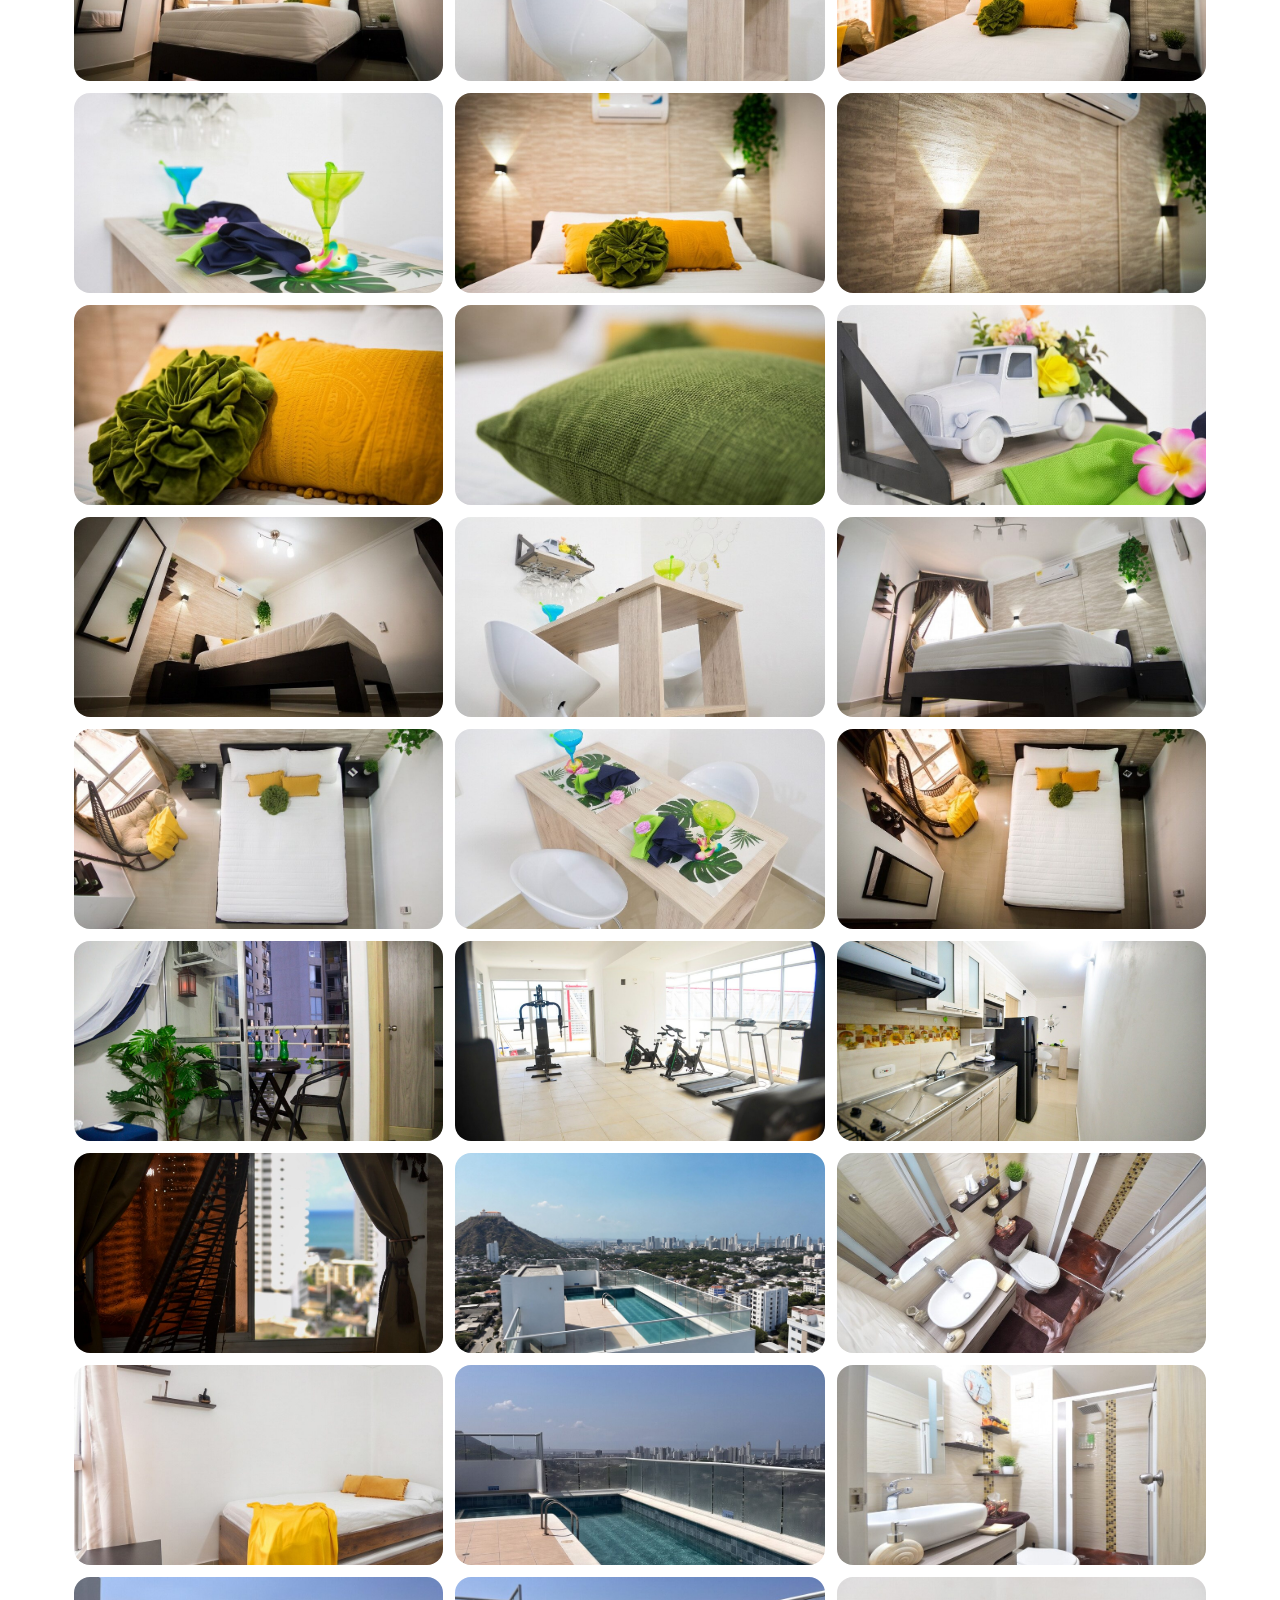
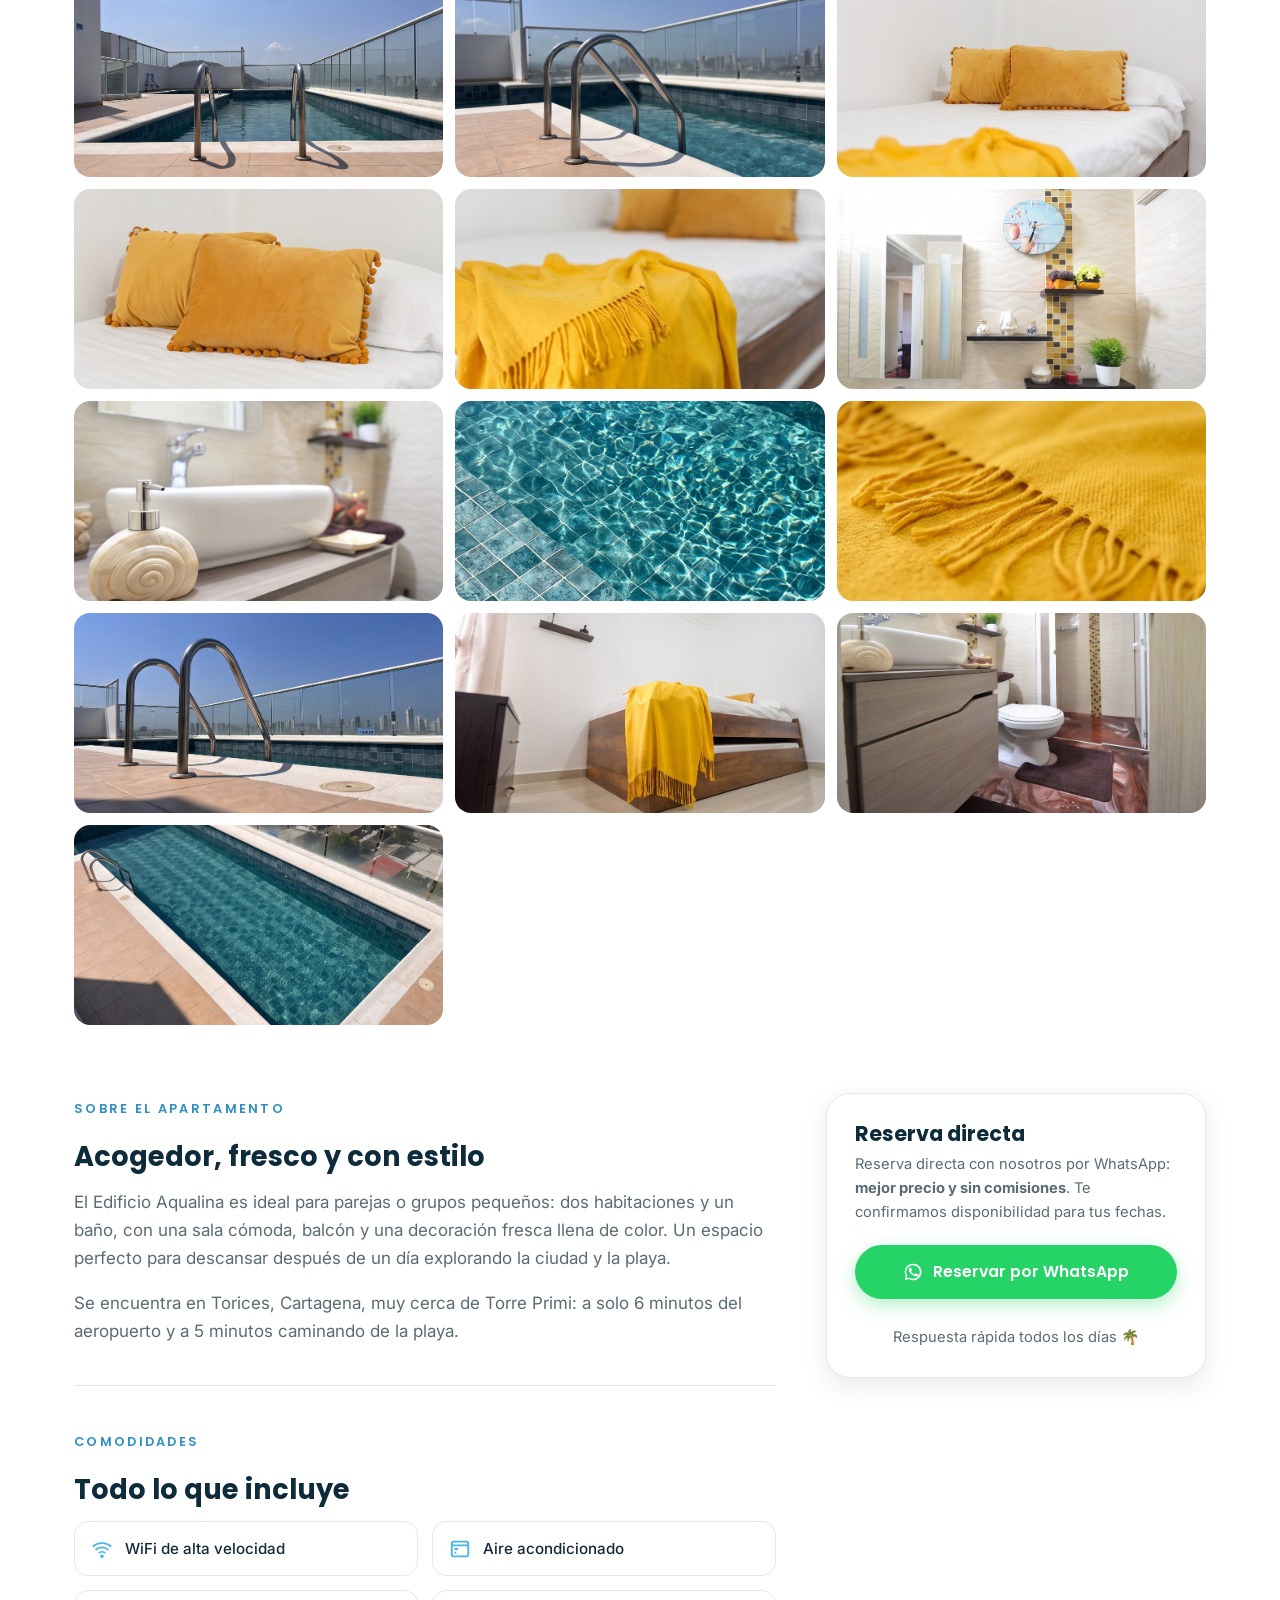
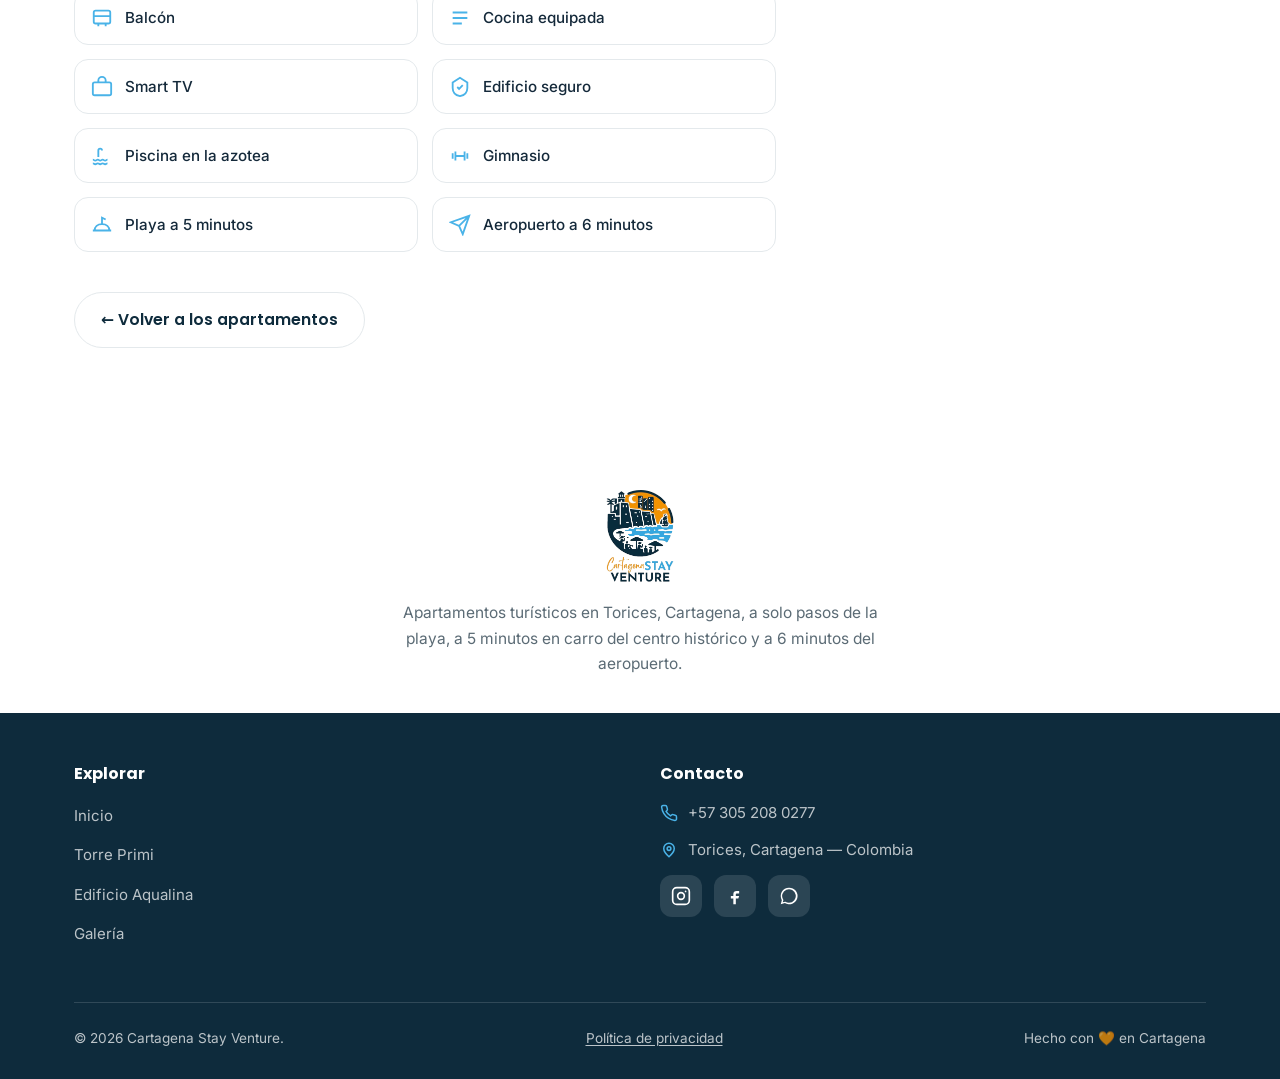
==== commit 7ace45c8: "Aqualina: +22 fotos y eliminar 2 duplicados - Agregadas 22 fotos nuevas a la galería de Edificio Aqu" ====
--- a/apartamento-brisa.html
+++ b/apartamento-brisa.html
@@ -64,7 +64,6 @@
     </div>
     <div class="detail-gallery" style="grid-template-columns:repeat(3,1fr);grid-auto-rows:200px">
       <div class="detail-gallery__item"><img src="assets/img/aqualina/aqualina-20.jpg" alt="Habitación con pared de piedra y luz cálida" loading="lazy" /></div>
-      <div class="detail-gallery__item"><img src="assets/img/aqualina/aqualina-21.jpg" alt="Sala con sofá azul" loading="lazy" /></div>
       <div class="detail-gallery__item"><img src="assets/img/aqualina/aqualina-22.jpg" alt="Habitación con cama doble" loading="lazy" /></div>
       <div class="detail-gallery__item"><img src="assets/img/aqualina/aqualina-23.jpg" alt="Sala con sofá azul y pouf" loading="lazy" /></div>
       <div class="detail-gallery__item"><img src="assets/img/aqualina/aqualina-24.jpg" alt="Comedor con silla blanca" loading="lazy" /></div>
@@ -85,6 +84,28 @@
       <div class="detail-gallery__item"><img src="assets/img/aqualina/aqualina-39.jpg" alt="Habitación vista desde arriba" loading="lazy" /></div>
       <div class="detail-gallery__item"><img src="assets/img/aqualina/aqualina-40.jpg" alt="Comedor con sillas blancas" loading="lazy" /></div>
       <div class="detail-gallery__item"><img src="assets/img/aqualina/aqualina-41.jpg" alt="Habitación con silla colgante vista desde arriba" loading="lazy" /></div>
+      <div class="detail-gallery__item"><img src="assets/img/aqualina/aqualina-43.jpg" alt="Balcón con vista" loading="lazy" /></div>
+      <div class="detail-gallery__item"><img src="assets/img/aqualina/aqualina-44.jpg" alt="Gimnasio del edificio" loading="lazy" /></div>
+      <div class="detail-gallery__item"><img src="assets/img/aqualina/aqualina-45.jpg" alt="Cocina equipada" loading="lazy" /></div>
+      <div class="detail-gallery__item"><img src="assets/img/aqualina/aqualina-46.jpg" alt="Habitación con vista a la ciudad" loading="lazy" /></div>
+      <div class="detail-gallery__item"><img src="assets/img/aqualina/aqualina-47.jpg" alt="Piscina en la azotea con vista aérea" loading="lazy" /></div>
+      <div class="detail-gallery__item"><img src="assets/img/aqualina/aqualina-48.jpg" alt="Baño" loading="lazy" /></div>
+      <div class="detail-gallery__item"><img src="assets/img/aqualina/aqualina-49.jpg" alt="Habitación con cojín amarillo" loading="lazy" /></div>
+      <div class="detail-gallery__item"><img src="assets/img/aqualina/aqualina-50.jpg" alt="Piscina con vista a la ciudad" loading="lazy" /></div>
+      <div class="detail-gallery__item"><img src="assets/img/aqualina/aqualina-51.jpg" alt="Baño con lavamanos" loading="lazy" /></div>
+      <div class="detail-gallery__item"><img src="assets/img/aqualina/aqualina-52.jpg" alt="Piscina en la azotea" loading="lazy" /></div>
+      <div class="detail-gallery__item"><img src="assets/img/aqualina/aqualina-53.jpg" alt="Piscina en la azotea" loading="lazy" /></div>
+      <div class="detail-gallery__item"><img src="assets/img/aqualina/aqualina-54.jpg" alt="Cama con cojines amarillos" loading="lazy" /></div>
+      <div class="detail-gallery__item"><img src="assets/img/aqualina/aqualina-55.jpg" alt="Detalle de cojines amarillos" loading="lazy" /></div>
+      <div class="detail-gallery__item"><img src="assets/img/aqualina/aqualina-56.jpg" alt="Detalle de manta amarilla" loading="lazy" /></div>
+      <div class="detail-gallery__item"><img src="assets/img/aqualina/aqualina-57.jpg" alt="Detalle decorativo del pasillo" loading="lazy" /></div>
+      <div class="detail-gallery__item"><img src="assets/img/aqualina/aqualina-58.jpg" alt="Baño con lavamanos" loading="lazy" /></div>
+      <div class="detail-gallery__item"><img src="assets/img/aqualina/aqualina-59.jpg" alt="Agua cristalina de la piscina" loading="lazy" /></div>
+      <div class="detail-gallery__item"><img src="assets/img/aqualina/aqualina-60.jpg" alt="Detalle de manta amarilla" loading="lazy" /></div>
+      <div class="detail-gallery__item"><img src="assets/img/aqualina/aqualina-61.jpg" alt="Piscina en la azotea" loading="lazy" /></div>
+      <div class="detail-gallery__item"><img src="assets/img/aqualina/aqualina-62.jpg" alt="Habitación con manta amarilla" loading="lazy" /></div>
+      <div class="detail-gallery__item"><img src="assets/img/aqualina/aqualina-63.jpg" alt="Baño" loading="lazy" /></div>
+      <div class="detail-gallery__item"><img src="assets/img/aqualina/aqualina-64.jpg" alt="Piscina en la azotea" loading="lazy" /></div>
     </div>
   </section>
 
--- a/assets/css/styles.css
+++ b/assets/css/styles.css
@@ -41,7 +41,7 @@
 /* ---------- Reset ---------- */
 *, *::before, *::after { box-sizing: border-box; }
 * { margin: 0; }
-html { scroll-behavior: smooth; -webkit-text-size-adjust: 100%; }
+html { scroll-behavior: smooth; -webkit-text-size-adjust: 100%; overflow-x: clip; }
 body {
   font-family: var(--font-body);
   color: var(--ink);
@@ -181,7 +181,7 @@
    Features strip
    ========================================================================== */
 .features { background: var(--white); border-bottom: 1px solid var(--line); }
-.features__grid { display: grid; grid-template-columns: repeat(4, 1fr); gap: 20px; }
+.features__grid { display: grid; grid-template-columns: repeat(5, 1fr); gap: 20px; }
 .feature { display: flex; flex-direction: column; align-items: center; text-align: center; gap: 12px; padding: 12px; }
 .feature__icon {
   width: 60px; height: 60px; border-radius: 18px; display: grid; place-items: center;
@@ -391,6 +391,21 @@
 .ai-float { position: fixed; bottom: 24px; right: 24px; z-index: 90; width: 60px; height: 60px; border-radius: 50%; background: var(--sky); display: grid; place-items: center; box-shadow: 0 8px 24px rgba(46,155,214,.5); transition: transform .2s; }
 .ai-float:hover { transform: scale(1.08); }
 .ai-float svg { width: 32px; height: 32px; color: #fff; }
+/* Segunda burbuja: agente de Tours (naranja, apilada encima) */
+.ai-float--tours { bottom: 98px; background: var(--orange); box-shadow: 0 8px 24px rgba(230,149,26,.5); }
+.ai-float--tours svg { color: #fff; }
+.ai-panel--tours .ai-panel__head { background: linear-gradient(120deg, var(--orange), var(--orange-600)); }
+.ai-panel--tours .ai-panel__body::before { color: var(--orange-600); }
+/* Etiqueta al lado de cada burbuja */
+.ai-float[data-label]::after {
+  content: attr(data-label);
+  position: absolute; right: 72px; top: 50%; transform: translateY(-50%);
+  background: #fff; color: var(--navy);
+  font-family: var(--font-head); font-weight: 700; font-size: .8rem;
+  padding: 7px 13px; border-radius: var(--radius-pill);
+  box-shadow: var(--shadow-md); white-space: nowrap; pointer-events: none;
+}
+@media (max-width: 600px) { .ai-float[data-label]::after { display: none; } }
 
 /* Ventana de chat del asistente (iframe con marco y fondo) */
 .ai-panel {
@@ -461,6 +476,10 @@
 [data-reveal="right"] { transform: translateX(90px); }
 [data-reveal="zoom"]  { transform: scale(.88); }
 [data-reveal].in { opacity: 1; transform: none; }
+/* En móvil las animaciones son solo verticales (evita desbordamiento horizontal) */
+@media (max-width: 700px) {
+  [data-reveal="left"], [data-reveal="right"] { transform: translateY(34px); }
+}
 .no-scroll { overflow: hidden; }
 .sr-only { position: absolute; width: 1px; height: 1px; padding: 0; margin: -1px; overflow: hidden; clip: rect(0,0,0,0); white-space: nowrap; border: 0; }
 
@@ -492,7 +511,7 @@
    Responsive
    ========================================================================== */
 @media (max-width: 1024px) {
-  .features__grid { grid-template-columns: repeat(2, 1fr); gap: 30px; }
+  .features__grid { grid-template-columns: repeat(3, 1fr); gap: 30px; }
   .location__grid, .host__grid { grid-template-columns: 1fr; gap: 34px; }
   .detail__layout { grid-template-columns: 1fr; }
   .booking-card { position: static; }
@@ -509,6 +528,7 @@
   .nav.open a { color: var(--navy); padding: 12px 14px; }
   .nav.open a:hover { background: var(--sky-100); }
   .section { padding: 68px 0; }
+  .features__grid { grid-template-columns: repeat(2, 1fr); }
   .apts-grid { grid-template-columns: 1fr; gap: 26px; }
   .gallery__grid { grid-template-columns: repeat(2, 1fr); grid-auto-rows: 150px; }
   .detail-gallery { grid-template-columns: 1fr 1fr; }
@@ -526,3 +546,68 @@
   .subhero__specs { gap: 16px; }
   .amen-grid { grid-template-columns: 1fr; }
 }
+
+/* ==========================================================================
+   Tours / Experiencias
+   ========================================================================== */
+.tours { background: var(--cream); }
+.tours-grid { display: grid; grid-template-columns: repeat(3, 1fr); gap: 28px; margin-bottom: 60px; }
+.tour-card { background:#fff; border:1px solid var(--line); border-radius: var(--radius-lg); overflow:hidden; box-shadow: var(--shadow-md); display:flex; flex-direction:column; transition: transform .25s ease, box-shadow .25s ease; }
+.tour-card:hover { transform: translateY(-6px); box-shadow: var(--shadow-lg); }
+.tour-card__media { position:relative; aspect-ratio:4/3; overflow:hidden; }
+.tour-card__media img { width:100%; height:100%; object-fit:cover; transition: transform .5s ease; }
+.tour-card:hover .tour-card__media img { transform: scale(1.06); }
+.tour-card__price { position:absolute; bottom:12px; right:12px; background: var(--orange); color: var(--navy); font-family:var(--font-head); font-weight:700; font-size:1rem; padding:6px 15px; border-radius: var(--radius-pill); box-shadow: 0 6px 16px rgba(22,36,63,.28); }
+.tour-card__body { padding: 18px 20px 20px; display:flex; flex-direction:column; gap:10px; flex:1; }
+.tour-card__body h3 { font-size:1.18rem; }
+.tour-card__desc { color: var(--muted); font-size:.92rem; flex:1; margin:0; }
+.tour-card__body .btn { margin-top:6px; justify-content:center; }
+.tours-listblock { margin-top: 44px; }
+.tours-listblock__head { margin-bottom: 20px; text-align:center; }
+.tours-listblock__head h3 { font-size: 1.5rem; color: var(--navy); }
+.tours-listblock__head p { color: var(--muted); font-size:.96rem; margin-top:4px; }
+.tours-list { display:grid; grid-template-columns: repeat(2, 1fr); gap: 12px 26px; }
+.tour-row { display:flex; align-items:center; justify-content:space-between; gap:14px; padding:14px 18px; border:1px solid var(--line); border-radius:14px; background:#fff; transition: border-color .2s, background .2s, transform .2s, box-shadow .2s; }
+.tour-row:hover { border-color: var(--sky); background: var(--sky-100); transform: translateX(4px); box-shadow: var(--shadow-sm); }
+.tour-row__name { font-family: var(--font-body); font-weight:500; color: var(--navy); font-size:.98rem; }
+.tour-row__price { font-family:var(--font-head); font-weight:700; color: var(--orange-600); white-space:nowrap; font-size:1rem; }
+.tours-cta { text-align:center; margin-top: 54px; }
+.tours-cta > p { color: var(--navy); font-family: var(--font-head); font-weight:600; font-size:1.12rem; max-width:560px; margin:0 auto 20px; }
+.tours-note { color: var(--muted); font-size:.85rem; margin-top:18px; }
+@media (max-width: 980px){ .tours-grid { grid-template-columns: repeat(2,1fr); } }
+@media (max-width: 760px){ .tours-list { grid-template-columns: 1fr; } }
+@media (max-width: 560px){ .tours-grid { grid-template-columns: 1fr; } }
+
+/* ---- Tarjetas de tour: dos botones ---- */
+.tour-card__actions { display:flex; gap:10px; margin-top:6px; }
+.tour-card__actions .btn { flex:1; justify-content:center; padding-left:12px; padding-right:12px; }
+/* ---- Página de detalle de tour ---- */
+.tour-hero { border-radius: var(--radius-lg); overflow:hidden; box-shadow: var(--shadow-lg); aspect-ratio:16/7; border:4px solid #fff; }
+.tour-hero img { width:100%; height:100%; object-fit:cover; }
+.tour-pricepill { display:inline-flex; align-items:baseline; gap:8px; background: var(--orange); color: var(--navy); font-family:var(--font-head); font-weight:800; font-size:1.35rem; padding:8px 20px; border-radius: var(--radius-pill); box-shadow:0 6px 16px rgba(22,36,63,.2); }
+.tour-pricepill small { font-weight:600; font-size:.72rem; opacity:.8; text-transform:uppercase; letter-spacing:.04em; }
+.amen--yes svg { color: var(--whatsapp); }
+.tour-plankton { margin-top:18px; background: linear-gradient(120deg, var(--navy), var(--navy-600)); color:#fff; border-radius: var(--radius); padding:18px 22px; }
+.tour-plankton h4 { color:#fff; font-size:1.05rem; margin-bottom:10px; }
+.tour-plankton ul { display:grid; grid-template-columns:repeat(2,1fr); gap:6px 18px; }
+.tour-plankton li { position:relative; padding-left:16px; font-size:.95rem; color:rgba(255,255,255,.9); }
+.tour-plankton li::before { content:"\2726"; position:absolute; left:0; color: var(--sky); }
+.tour-no { display:grid; gap:10px; }
+.tour-no li { display:flex; align-items:center; gap:10px; color: var(--muted); font-size:.98rem; }
+.tour-no svg { width:18px; height:18px; color: var(--orange-600); flex:none; }
+.booking-card__price { font-family: var(--font-head); font-weight:800; font-size:2rem; color: var(--navy); line-height:1.1; margin-bottom:12px; }
+.booking-card__price small { display:block; font-weight:500; font-size:.8rem; color: var(--muted); margin-top:2px; }
+.tour-meet { color: var(--muted); font-size:.96rem; }
+@media (max-width:560px){ .tour-plankton ul { grid-template-columns:1fr; } .tour-hero { aspect-ratio:4/3; } }
+
+/* Filas de tour con página de detalle */
+.tour-row__right { display:inline-flex; align-items:center; gap:10px; }
+.tour-row--link svg { color: var(--sky-600); flex:none; transition: transform .2s; }
+.tour-row--link:hover svg { transform: translateX(3px); }
+
+/* Itinerario del tour */
+.tour-itin { display:grid; gap:0; margin-top:6px; }
+.tour-itin li { display:flex; gap:16px; align-items:baseline; padding:12px 2px; border-bottom:1px solid var(--line); color: var(--ink); }
+.tour-itin li:last-child { border-bottom:0; }
+.tour-itin__t { font-family: var(--font-head); font-weight:700; color: var(--sky-600); flex:none; min-width:158px; font-size:.92rem; }
+@media (max-width:560px){ .tour-itin li{ flex-direction:column; gap:2px; } .tour-itin__t{ min-width:0; } }
